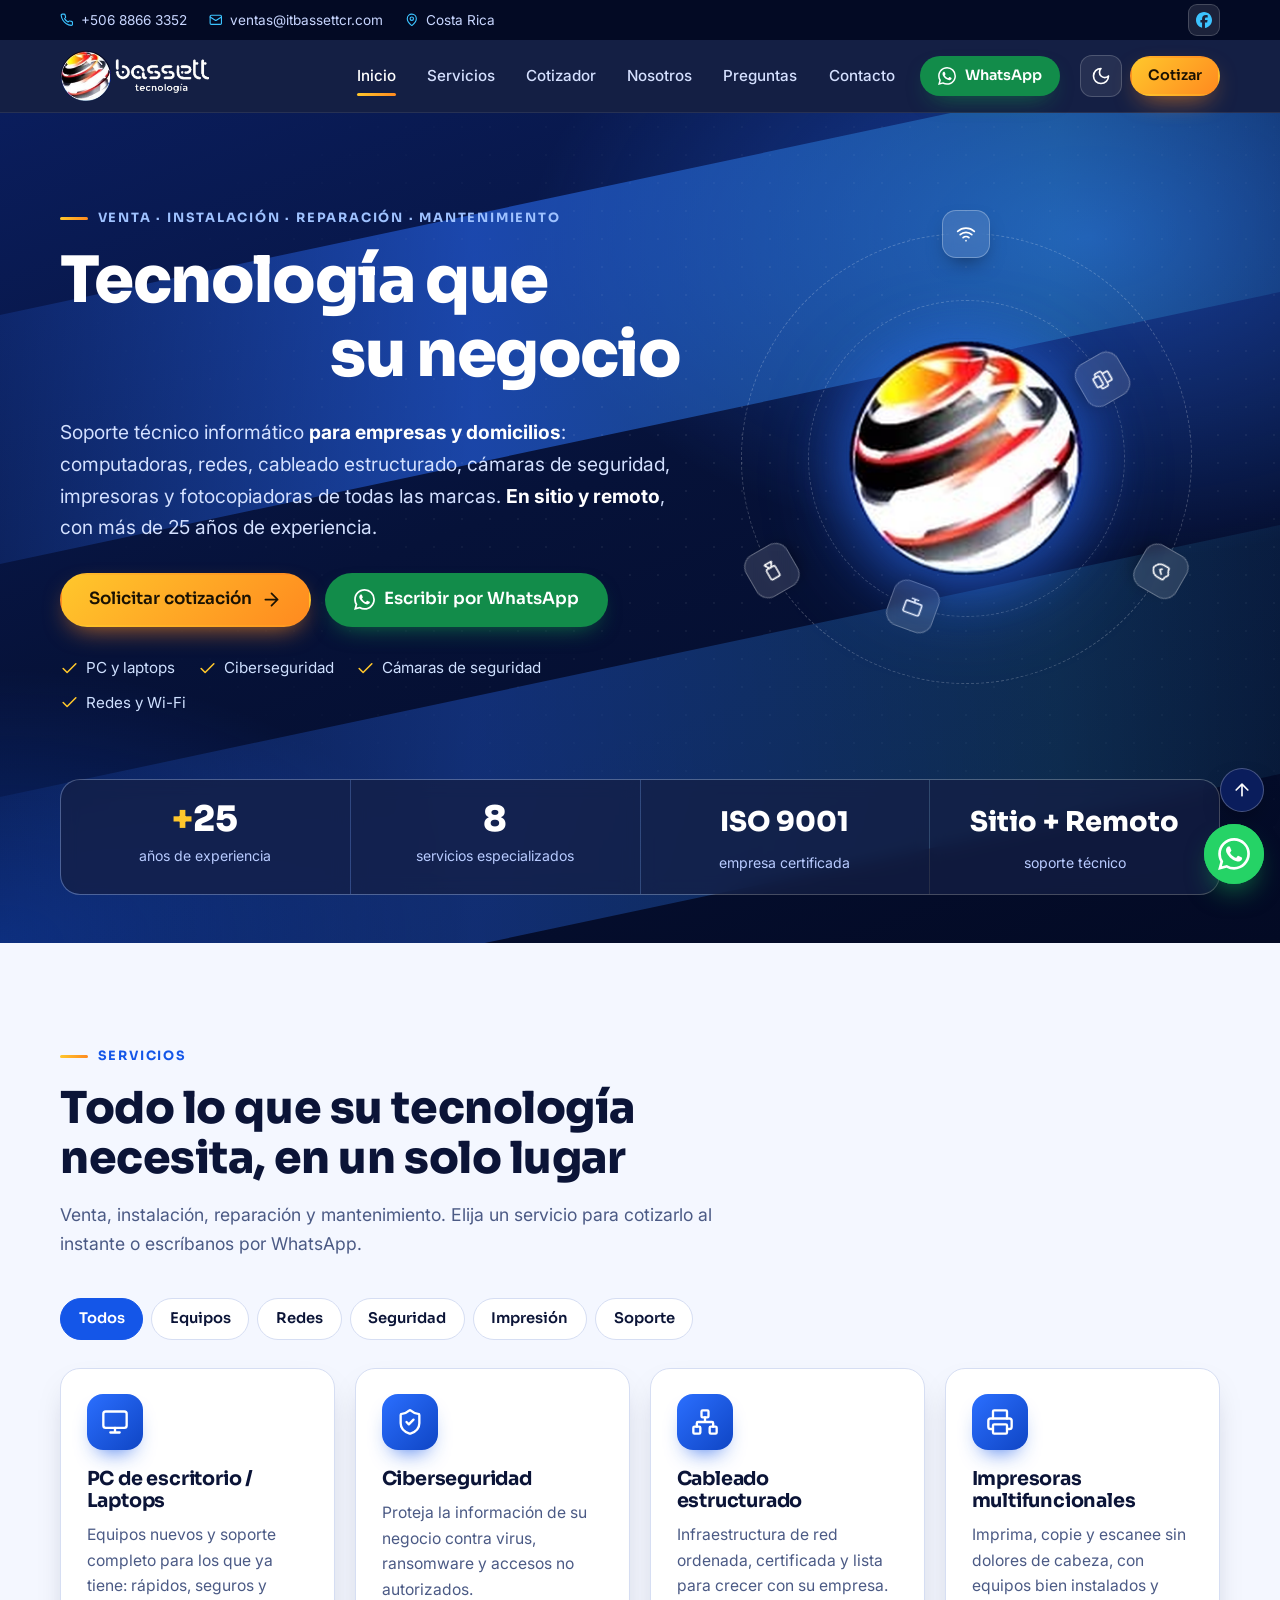
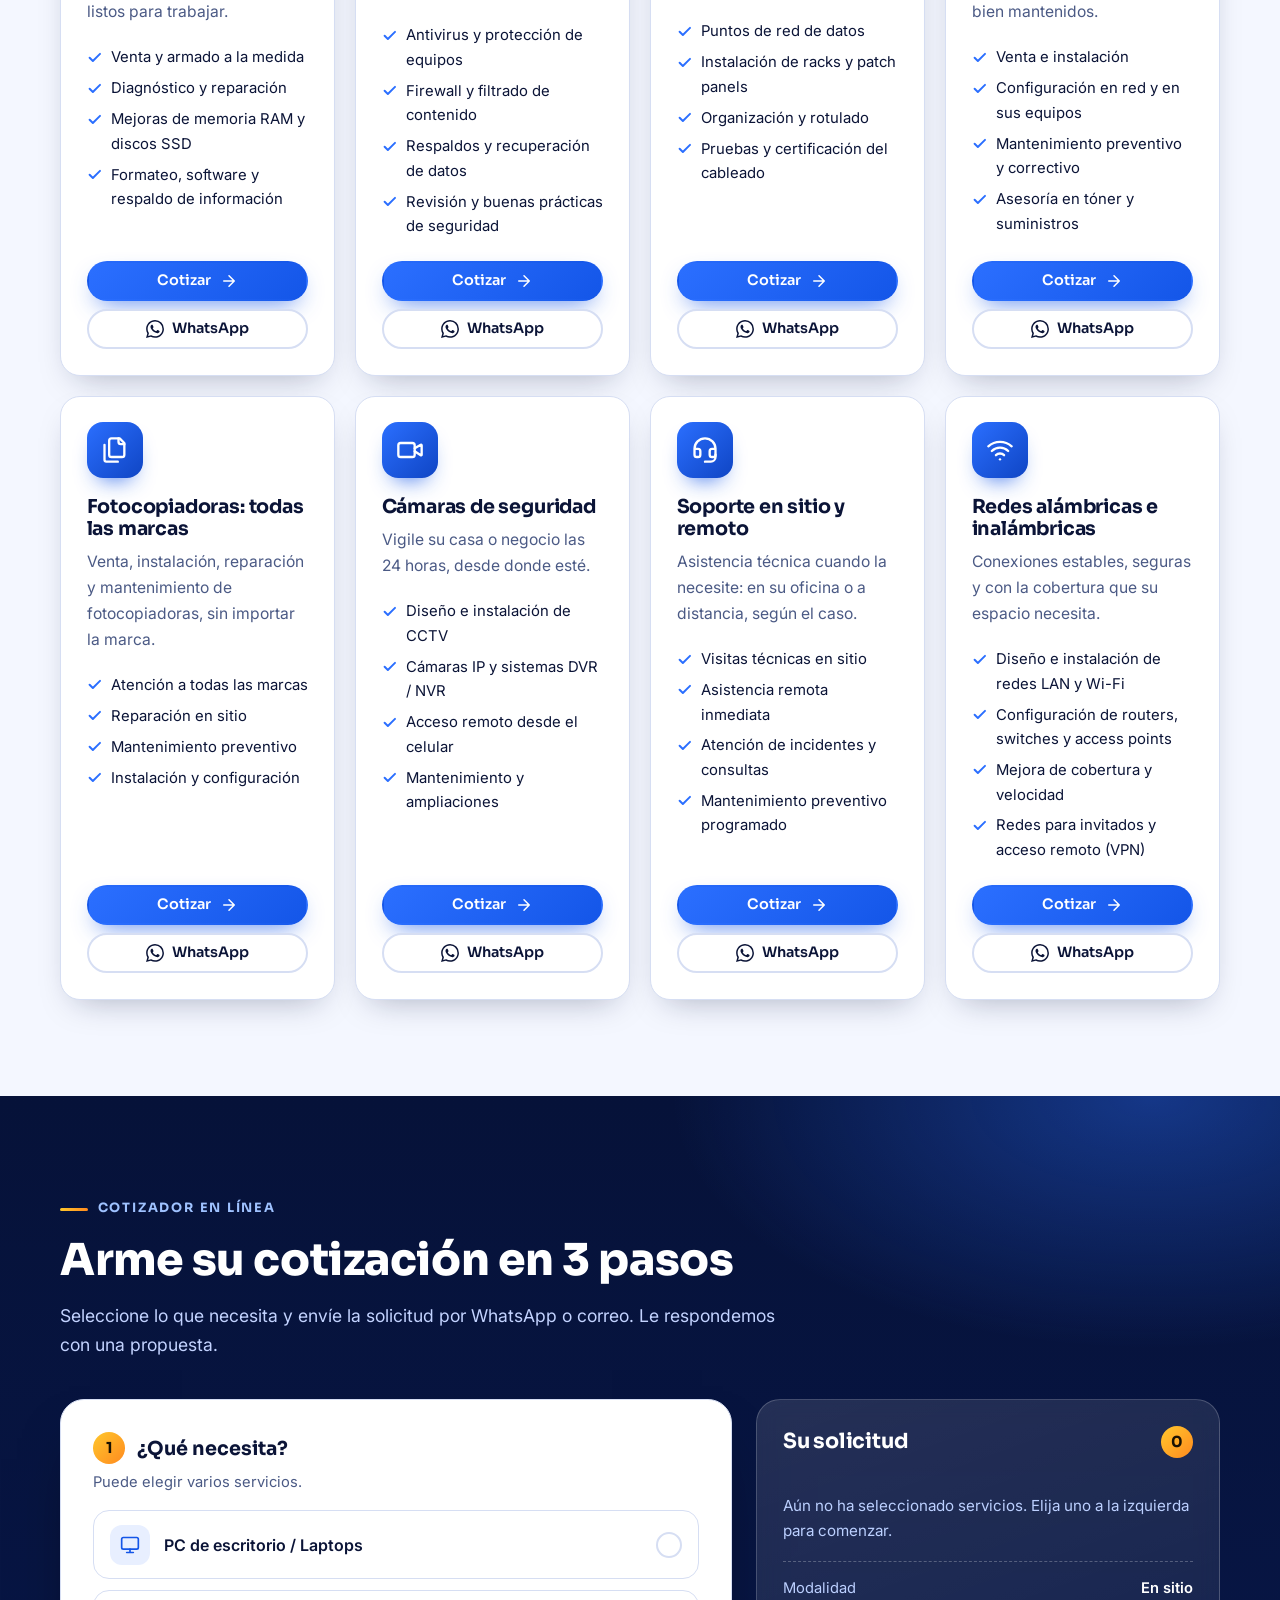
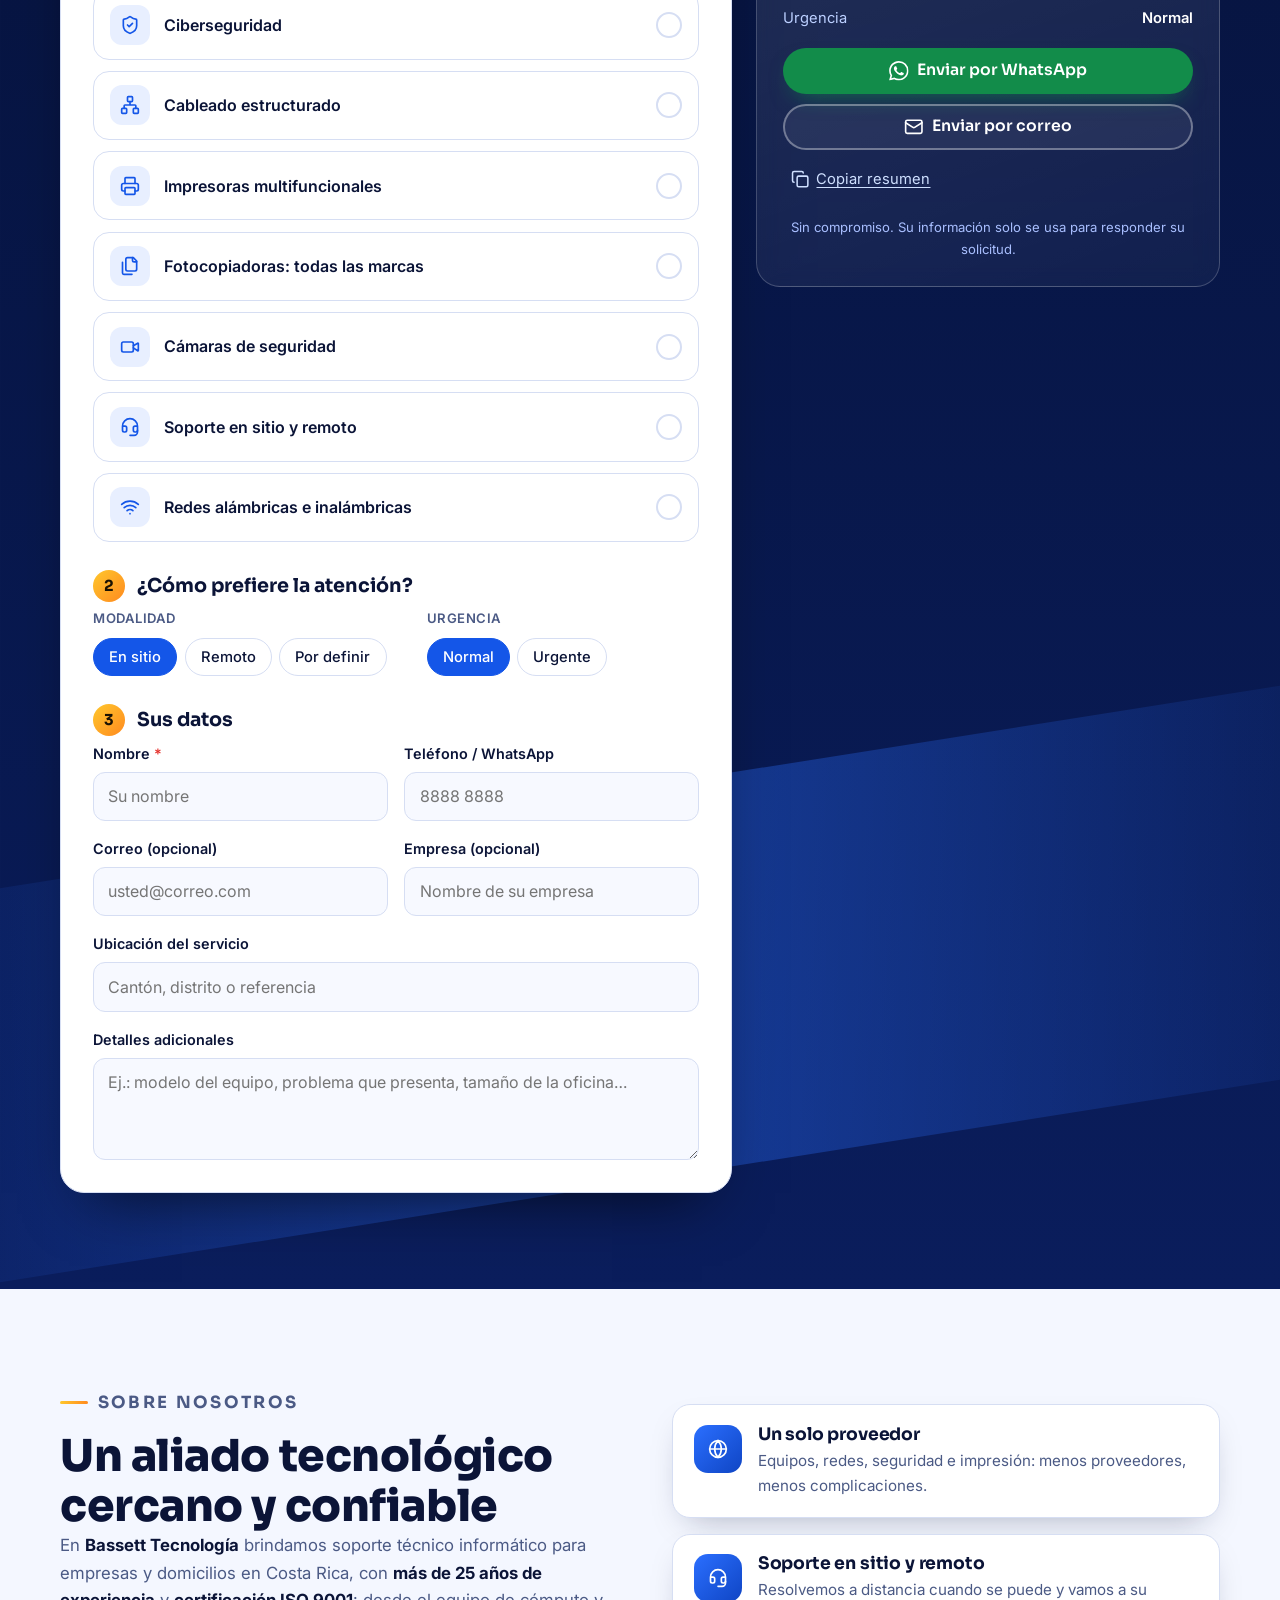
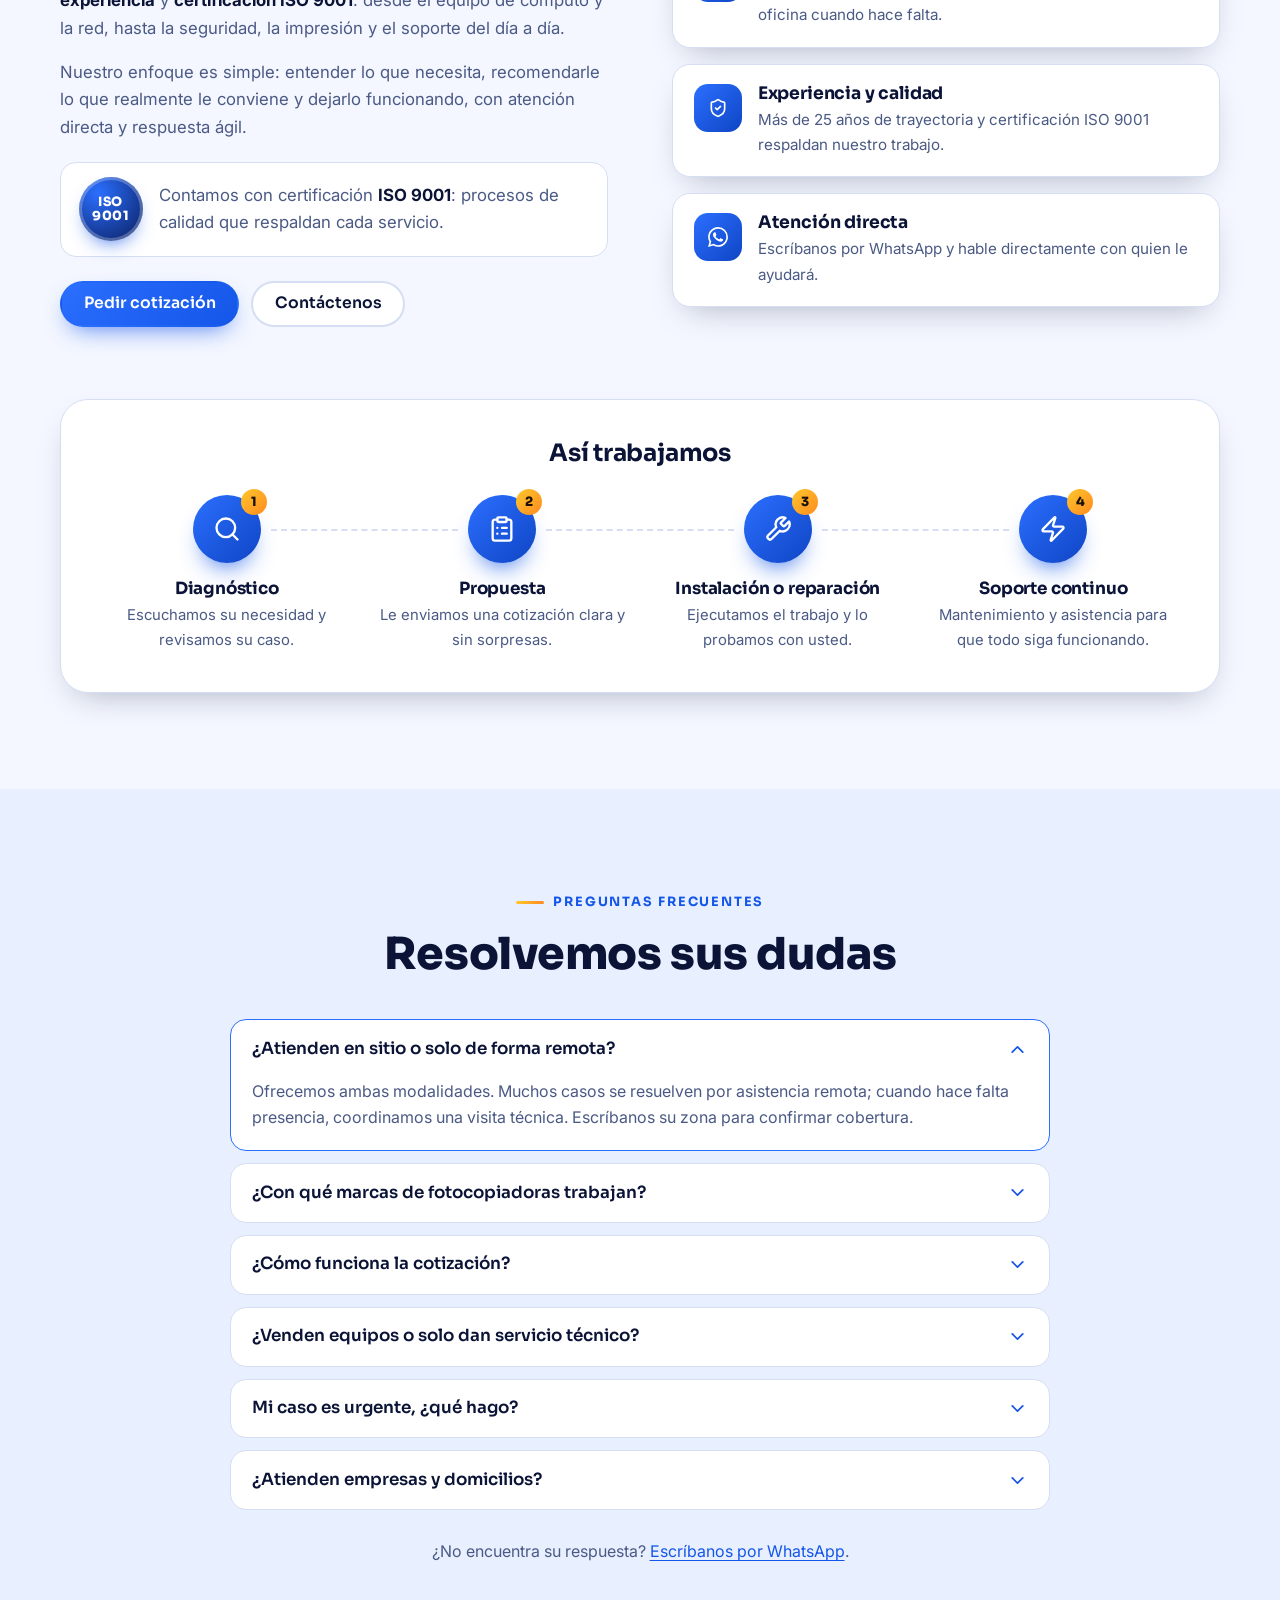
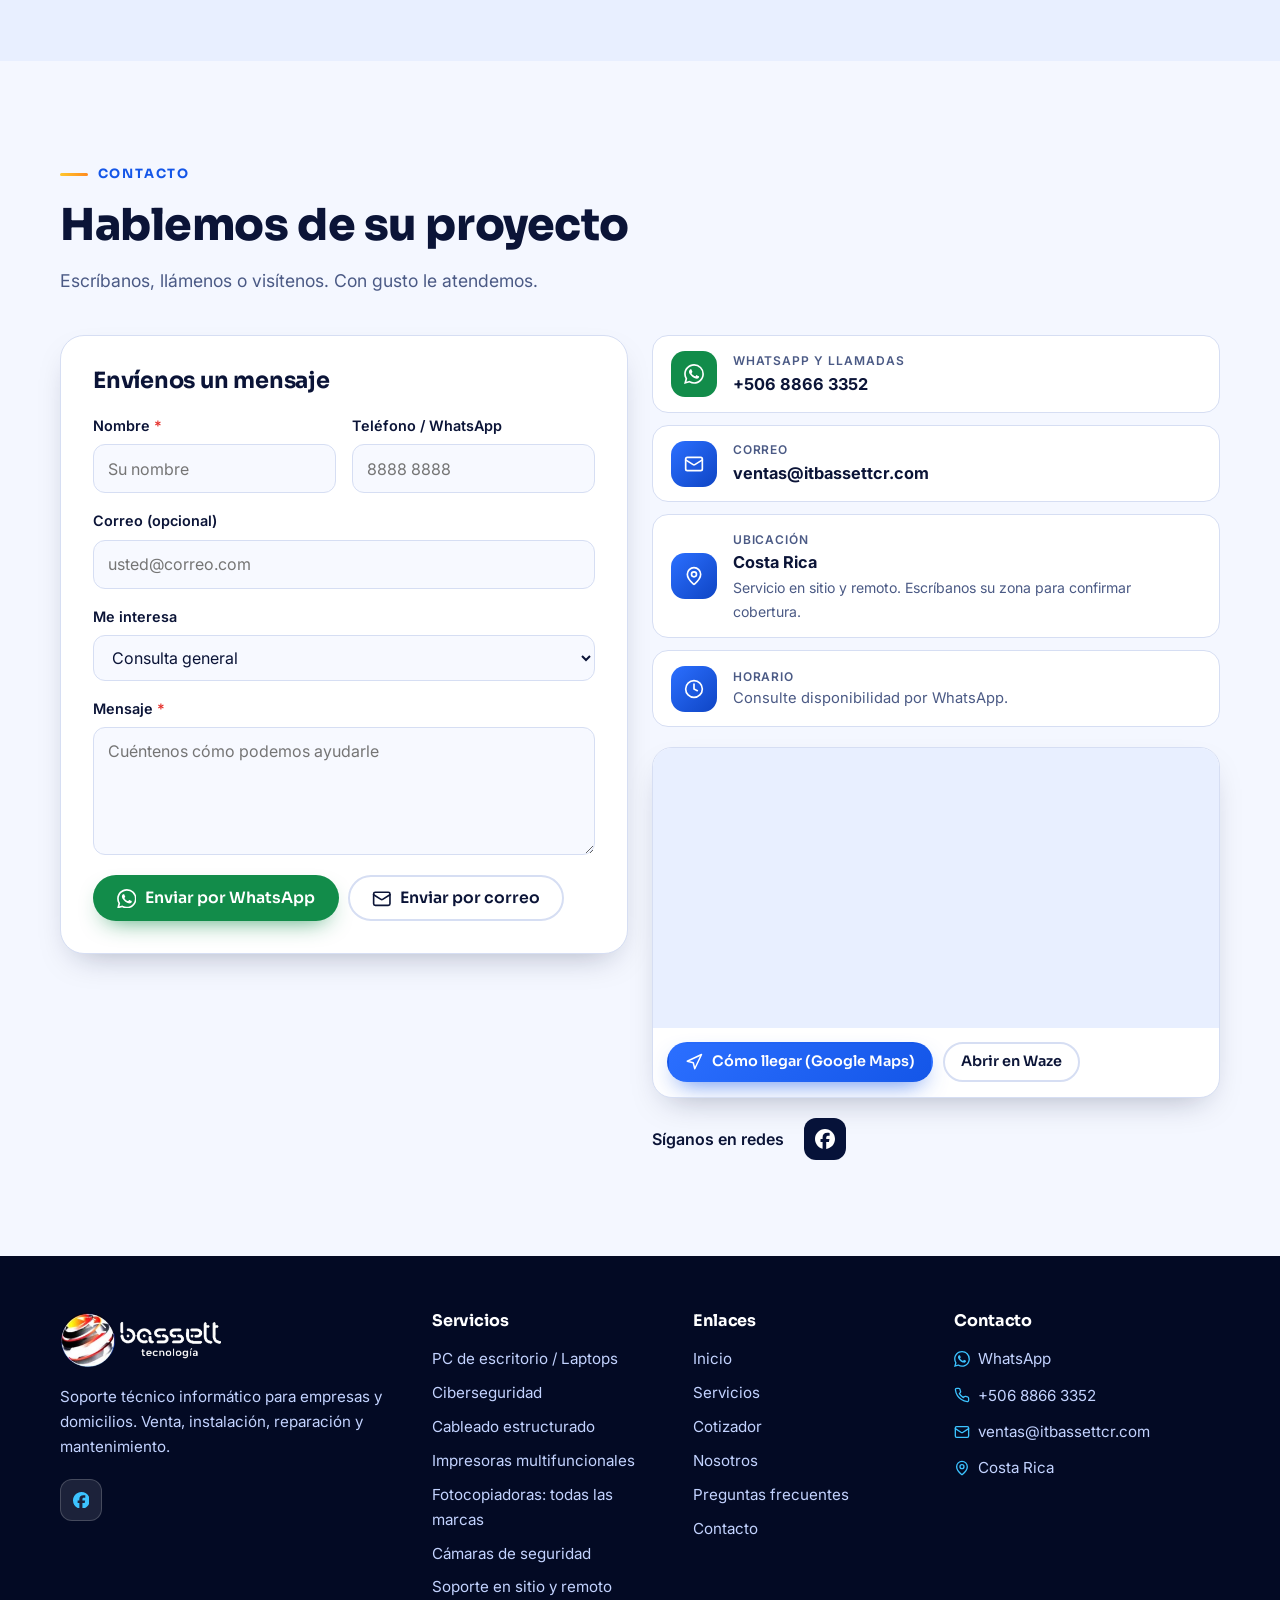
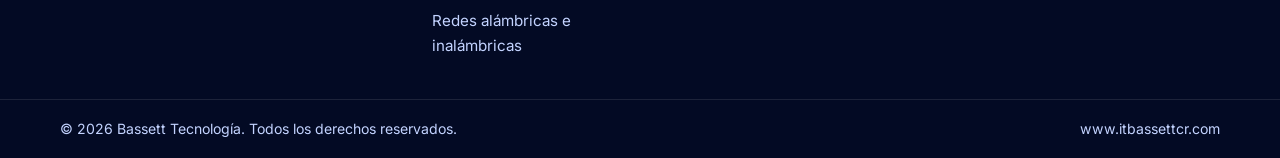
==== index.html @ 8efb9f00 "Add Bassett Tecnología website Static, dynamic site (HTML/CSS/JS, no build step) for Bassett Tecnolo" ====
<!doctype html>
<html lang="es-CR">
<head>
  <meta charset="utf-8">
  <meta name="viewport" content="width=device-width, initial-scale=1">
  <title>Bassett Tecnología | Computadoras, redes, cámaras y soporte técnico en Costa Rica</title>
  <meta name="description" content="Soporte técnico informático para empresas y domicilios en Costa Rica. Venta, instalación, reparación y mantenimiento de computadoras, redes, cámaras de seguridad, impresoras y fotocopiadoras. Más de 25 años de experiencia, ISO 9001. Cotice en línea.">
  <meta name="theme-color" content="#061239">
  <link rel="canonical" href="https://www.itbassettcr.com/">

  <meta property="og:type" content="website">
  <meta property="og:locale" content="es_CR">
  <meta property="og:site_name" content="Bassett Tecnología">
  <meta property="og:title" content="Bassett Tecnología | Tecnología que mantiene su negocio en marcha">
  <meta property="og:description" content="Computadoras, redes, cámaras de seguridad, impresoras y fotocopiadoras. Soporte en sitio y remoto. Solicite su cotización.">
  <meta property="og:url" content="https://www.itbassettcr.com/">
  <meta property="og:image" content="https://www.itbassettcr.com/assets/img/og-image.jpg">
  <meta name="twitter:card" content="summary_large_image">

  <link rel="icon" type="image/png" sizes="64x64" href="assets/img/favicon-64.png">
  <link rel="apple-touch-icon" href="assets/img/apple-touch-icon.png">

  <link rel="preconnect" href="https://fonts.googleapis.com">
  <link rel="preconnect" href="https://fonts.gstatic.com" crossorigin>
  <link rel="stylesheet" href="https://fonts.googleapis.com/css2?family=Inter:wght@400;500;600&family=Sora:wght@600;700;800&display=swap">
  <link rel="stylesheet" href="assets/css/styles.css">

  <script>
    /* Aplica el tema antes de pintar para evitar parpadeos. */
    (function () {
      var t = null;
      try { t = localStorage.getItem('bassett-theme'); } catch (e) {}
      if (t !== 'dark' && t !== 'light') {
        t = (window.matchMedia && matchMedia('(prefers-color-scheme: dark)').matches) ? 'dark' : 'light';
      }
      document.documentElement.setAttribute('data-theme', t);
      document.documentElement.classList.add('js');
    })();
  </script>
</head>
<body>
  <a class="skip" href="#contenido">Saltar al contenido</a>

  <!-- ====================== ICONOS (sprite SVG) ====================== -->
  <svg width="0" height="0" style="position:absolute" aria-hidden="true" focusable="false">
    <defs>
      <symbol id="i-monitor" viewBox="0 0 24 24"><rect x="2" y="3" width="20" height="14" rx="2"/><path d="M8 21h8M12 17v4"/></symbol>
      <symbol id="i-shield" viewBox="0 0 24 24"><path d="M20 13c0 5-3.5 7.5-7.66 8.95a1 1 0 0 1-.67-.01C7.5 20.5 4 18 4 13V6a1 1 0 0 1 1-1c2 0 4.5-1.2 6.24-2.72a1.17 1.17 0 0 1 1.52 0C14.51 3.81 17 5 19 5a1 1 0 0 1 1 1z"/><path d="m9 12 2 2 4-4"/></symbol>
      <symbol id="i-network" viewBox="0 0 24 24"><rect x="16" y="16" width="6" height="6" rx="1"/><rect x="2" y="16" width="6" height="6" rx="1"/><rect x="9" y="2" width="6" height="6" rx="1"/><path d="M5 16v-3a1 1 0 0 1 1-1h12a1 1 0 0 1 1 1v3M12 12V8"/></symbol>
      <symbol id="i-printer" viewBox="0 0 24 24"><path d="M6 18H4a2 2 0 0 1-2-2v-5a2 2 0 0 1 2-2h16a2 2 0 0 1 2 2v5a2 2 0 0 1-2 2h-2"/><path d="M6 9V3a1 1 0 0 1 1-1h10a1 1 0 0 1 1 1v6"/><rect x="6" y="14" width="12" height="8" rx="1"/></symbol>
      <symbol id="i-files" viewBox="0 0 24 24"><path d="M20 7h-3a2 2 0 0 1-2-2V2"/><path d="M9 18a2 2 0 0 1-2-2V4a2 2 0 0 1 2-2h7l4 4v10a2 2 0 0 1-2 2Z"/><path d="M3 7.6v12.8A1.6 1.6 0 0 0 4.6 22h9.8"/></symbol>
      <symbol id="i-video" viewBox="0 0 24 24"><path d="m16 13 5.223 3.482a.5.5 0 0 0 .777-.416V7.87a.5.5 0 0 0-.752-.432L16 10.5"/><rect x="2" y="6" width="14" height="12" rx="2"/></symbol>
      <symbol id="i-headset" viewBox="0 0 24 24"><path d="M3 11h3a2 2 0 0 1 2 2v3a2 2 0 0 1-2 2H5a2 2 0 0 1-2-2v-5Zm0 0a9 9 0 1 1 18 0m0 0v5a2 2 0 0 1-2 2h-1a2 2 0 0 1-2-2v-3a2 2 0 0 1 2-2h3Z"/><path d="M21 16v2a4 4 0 0 1-4 4h-5"/></symbol>
      <symbol id="i-wifi" viewBox="0 0 24 24"><path d="M12 20h.01"/><path d="M2 8.82a15 15 0 0 1 20 0"/><path d="M5 12.859a10 10 0 0 1 14 0"/><path d="M8.5 16.429a5 5 0 0 1 7 0"/></symbol>
      <symbol id="i-phone" viewBox="0 0 24 24"><path d="M22 16.92v3a2 2 0 0 1-2.18 2 19.79 19.79 0 0 1-8.63-3.07 19.5 19.5 0 0 1-6-6 19.79 19.79 0 0 1-3.07-8.67A2 2 0 0 1 4.11 2h3a2 2 0 0 1 2 1.72 12.84 12.84 0 0 0 .7 2.81 2 2 0 0 1-.45 2.11L8.09 9.91a16 16 0 0 0 6 6l1.27-1.27a2 2 0 0 1 2.11-.45 12.84 12.84 0 0 0 2.81.7A2 2 0 0 1 22 16.92z"/></symbol>
      <symbol id="i-mail" viewBox="0 0 24 24"><rect width="20" height="16" x="2" y="4" rx="2"/><path d="m22 7-8.97 5.7a1.94 1.94 0 0 1-2.06 0L2 7"/></symbol>
      <symbol id="i-pin" viewBox="0 0 24 24"><path d="M20 10c0 4.993-5.539 10.193-7.399 11.799a1 1 0 0 1-1.202 0C9.539 20.193 4 14.993 4 10a8 8 0 0 1 16 0"/><circle cx="12" cy="10" r="3"/></symbol>
      <symbol id="i-clock" viewBox="0 0 24 24"><circle cx="12" cy="12" r="10"/><path d="M12 6v6l4 2"/></symbol>
      <symbol id="i-check" viewBox="0 0 24 24"><path d="M20 6 9 17l-5-5"/></symbol>
      <symbol id="i-arrow" viewBox="0 0 24 24"><path d="M5 12h14M12 5l7 7-7 7"/></symbol>
      <symbol id="i-up" viewBox="0 0 24 24"><path d="m5 12 7-7 7 7M12 19V5"/></symbol>
      <symbol id="i-menu" viewBox="0 0 24 24"><path d="M4 6h16M4 12h16M4 18h16"/></symbol>
      <symbol id="i-x" viewBox="0 0 24 24"><path d="M18 6 6 18M6 6l12 12"/></symbol>
      <symbol id="i-sun" viewBox="0 0 24 24"><circle cx="12" cy="12" r="4"/><path d="M12 2v2M12 20v2m-7.07-2.93 1.41-1.41m11.32-11.32 1.41-1.41M2 12h2m16 0h2M4.93 4.93l1.41 1.41m11.32 11.32 1.41 1.41"/></symbol>
      <symbol id="i-moon" viewBox="0 0 24 24"><path d="M12 3a6 6 0 0 0 9 9 9 9 0 1 1-9-9Z"/></symbol>
      <symbol id="i-chevron" viewBox="0 0 24 24"><path d="m6 9 6 6 6-6"/></symbol>
      <symbol id="i-send" viewBox="0 0 24 24"><path d="M14.536 21.686a.5.5 0 0 0 .937-.024l6.5-19a.496.496 0 0 0-.635-.635l-19 6.5a.5.5 0 0 0-.024.937l7.93 3.18a2 2 0 0 1 1.112 1.11z"/><path d="m21.854 2.147-10.94 10.939"/></symbol>
      <symbol id="i-copy" viewBox="0 0 24 24"><rect width="14" height="14" x="8" y="8" rx="2" ry="2"/><path d="M4 16c-1.1 0-2-.9-2-2V4c0-1.1.9-2 2-2h10c1.1 0 2 .9 2 2"/></symbol>
      <symbol id="i-plus" viewBox="0 0 24 24"><path d="M5 12h14M12 5v14"/></symbol>
      <symbol id="i-minus" viewBox="0 0 24 24"><path d="M5 12h14"/></symbol>
      <symbol id="i-search" viewBox="0 0 24 24"><circle cx="11" cy="11" r="8"/><path d="m21 21-4.3-4.3"/></symbol>
      <symbol id="i-clipboard" viewBox="0 0 24 24"><rect width="8" height="4" x="8" y="2" rx="1" ry="1"/><path d="M16 4h2a2 2 0 0 1 2 2v14a2 2 0 0 1-2 2H6a2 2 0 0 1-2-2V6a2 2 0 0 1 2-2h2"/><path d="M12 11h4M12 16h4M8 11h.01M8 16h.01"/></symbol>
      <symbol id="i-wrench" viewBox="0 0 24 24"><path d="M14.7 6.3a1 1 0 0 0 0 1.4l1.6 1.6a1 1 0 0 0 1.4 0l3.77-3.77a6 6 0 0 1-7.94 7.94l-6.91 6.91a2.12 2.12 0 0 1-3-3l6.91-6.91a6 6 0 0 1 7.94-7.94l-3.76 3.76z"/></symbol>
      <symbol id="i-zap" viewBox="0 0 24 24"><path d="M4 14a1 1 0 0 1-.78-1.63l9.9-10.2a.5.5 0 0 1 .86.46l-1.92 6.02A1 1 0 0 0 13 10h7a1 1 0 0 1 .78 1.63l-9.9 10.2a.5.5 0 0 1-.86-.46l1.92-6.02A1 1 0 0 0 11 14z"/></symbol>
      <symbol id="i-globe" viewBox="0 0 24 24"><circle cx="12" cy="12" r="10"/><path d="M12 2a14.5 14.5 0 0 0 0 20 14.5 14.5 0 0 0 0-20M2 12h20"/></symbol>
      <symbol id="i-navigation" viewBox="0 0 24 24"><path d="m3 11 19-9-9 19-2-8z"/></symbol>
      <symbol id="i-instagram" viewBox="0 0 24 24"><rect width="20" height="20" x="2" y="2" rx="5" ry="5"/><path d="M16 11.37A4 4 0 1 1 12.63 8 4 4 0 0 1 16 11.37z"/><path d="M17.5 6.5h.01"/></symbol>
      <symbol id="i-youtube" viewBox="0 0 24 24"><path d="M2.5 17a24.12 24.12 0 0 1 0-10 2 2 0 0 1 1.4-1.4 49.56 49.56 0 0 1 16.2 0A2 2 0 0 1 21.5 7a24.12 24.12 0 0 1 0 10 2 2 0 0 1-1.4 1.4 49.55 49.55 0 0 1-16.2 0A2 2 0 0 1 2.5 17"/><path d="m10 15 5-3-5-3z"/></symbol>
      <symbol id="i-linkedin" viewBox="0 0 24 24"><path d="M16 8a6 6 0 0 1 6 6v7h-4v-7a2 2 0 0 0-2-2 2 2 0 0 0-2 2v7h-4v-7a6 6 0 0 1 6-6z"/><rect width="4" height="12" x="2" y="9"/><circle cx="4" cy="4" r="2"/></symbol>
      <symbol id="i-whatsapp" viewBox="0 0 24 24"><path fill="currentColor" stroke="none" d="M17.472 14.382c-.297-.149-1.758-.867-2.03-.967-.273-.099-.471-.148-.67.15-.197.297-.767.966-.94 1.164-.173.199-.347.223-.644.075-.297-.15-1.255-.463-2.39-1.475-.883-.788-1.48-1.761-1.653-2.059-.173-.297-.018-.458.13-.606.134-.133.298-.347.446-.52.149-.174.198-.298.298-.497.099-.198.05-.371-.025-.52-.075-.149-.669-1.612-.916-2.207-.242-.579-.487-.5-.669-.51-.173-.008-.371-.01-.57-.01-.198 0-.52.074-.792.372-.272.297-1.04 1.016-1.04 2.479 0 1.462 1.065 2.875 1.213 3.074.149.198 2.096 3.2 5.077 4.487.709.306 1.262.489 1.694.625.712.227 1.36.195 1.871.118.571-.085 1.758-.719 2.006-1.413.248-.694.248-1.289.173-1.413-.074-.124-.272-.198-.57-.347m-5.421 7.403h-.004a9.87 9.87 0 01-5.031-1.378l-.361-.214-3.741.982.998-3.648-.235-.374a9.86 9.86 0 01-1.51-5.26c.001-5.45 4.436-9.884 9.888-9.884 2.64 0 5.122 1.03 6.988 2.898a9.825 9.825 0 012.893 6.994c-.003 5.45-4.437 9.884-9.885 9.884m8.413-18.297A11.815 11.815 0 0012.05 0C5.495 0 .16 5.335.157 11.892c0 2.096.547 4.142 1.588 5.945L.057 24l6.305-1.654a11.882 11.882 0 005.683 1.448h.005c6.554 0 11.89-5.335 11.893-11.893a11.821 11.821 0 00-3.48-8.413Z"/></symbol>
      <symbol id="i-facebook" viewBox="0 0 24 24"><path fill="currentColor" stroke="none" d="M9.101 23.691v-7.98H6.627v-3.667h2.474v-1.58c0-4.085 1.848-5.978 5.858-5.978.401 0 .955.042 1.468.103a8.68 8.68 0 0 1 1.141.195v3.325a8.623 8.623 0 0 0-.653-.036 26.805 26.805 0 0 0-.733-.009c-.707 0-1.259.096-1.675.309a1.686 1.686 0 0 0-.679.622c-.258.42-.374.995-.374 1.752v1.297h3.919l-.386 2.103-.287 1.564h-3.246v8.245C19.396 23.238 24 18.179 24 12.044c0-6.627-5.373-12-12-12s-12 5.373-12 12c0 5.628 3.874 10.35 9.101 11.647Z"/></symbol>
      <symbol id="i-tiktok" viewBox="0 0 24 24"><path fill="currentColor" stroke="none" d="M12.525.02c1.31-.02 2.61-.01 3.91-.02.08 1.53.63 3.09 1.75 4.17 1.12 1.11 2.7 1.62 4.24 1.79v4.03c-1.44-.05-2.89-.35-4.2-.97-.57-.26-1.1-.59-1.62-.93-.01 2.92.01 5.84-.02 8.75-.08 1.4-.54 2.79-1.35 3.94-1.31 1.92-3.58 3.17-5.91 3.21-1.43.08-2.86-.31-4.08-1.03-2.02-1.19-3.44-3.37-3.65-5.71-.02-.5-.03-1-.01-1.49.18-1.9 1.12-3.72 2.58-4.96 1.66-1.44 3.98-2.13 6.15-1.72.02 1.48-.04 2.96-.04 4.44-.99-.32-2.15-.23-3.02.37-.63.41-1.11 1.04-1.36 1.75-.21.51-.15 1.07-.14 1.61.24 1.64 1.82 3.02 3.5 2.87 1.12-.01 2.19-.66 2.77-1.61.19-.33.4-.67.41-1.06.1-1.79.06-3.57.07-5.36.01-4.03-.01-8.05.02-12.07Z"/></symbol>
    </defs>
  </svg>

  <!-- ====================== BARRA SUPERIOR ====================== -->
  <div class="topbar">
    <div class="container topbar__in">
      <ul class="topbar__list">
        <li><a data-tel><svg class="icon" aria-hidden="true"><use href="#i-phone"/></svg><span data-bind="telefono"></span></a></li>
        <li><a data-mail><svg class="icon" aria-hidden="true"><use href="#i-mail"/></svg><span data-bind="correo"></span></a></li>
        <li class="topbar__hide-sm"><a href="#contacto"><svg class="icon" aria-hidden="true"><use href="#i-pin"/></svg><span data-bind="direccion"></span></a></li>
      </ul>
      <div class="socials socials--sm" data-socials aria-label="Redes sociales"></div>
    </div>
  </div>

  <!-- ====================== ENCABEZADO ====================== -->
  <header class="header" id="header">
    <div class="container header__in">
      <a class="brand" href="#inicio" aria-label="Bassett Tecnología — inicio">
        <img src="assets/img/logo-white.png" alt="Bassett Tecnología" width="1137" height="396">
      </a>

      <nav class="nav" id="nav" aria-label="Principal">
        <a href="#inicio" class="nav__link">Inicio</a>
        <a href="#servicios" class="nav__link">Servicios</a>
        <a href="#cotizador" class="nav__link">Cotizador</a>
        <a href="#nosotros" class="nav__link">Nosotros</a>
        <a href="#preguntas" class="nav__link">Preguntas</a>
        <a href="#contacto" class="nav__link">Contacto</a>
        <a class="btn btn--wa btn--sm nav__wa" data-wa target="_blank" rel="noopener"><svg class="icon" aria-hidden="true"><use href="#i-whatsapp"/></svg>WhatsApp</a>
      </nav>

      <div class="header__actions">
        <button class="iconbtn" id="theme-toggle" type="button" aria-label="Cambiar entre tema claro y oscuro">
          <svg class="icon icon--moon" aria-hidden="true"><use href="#i-moon"/></svg>
          <svg class="icon icon--sun" aria-hidden="true"><use href="#i-sun"/></svg>
        </button>
        <a class="btn btn--accent btn--sm header__cta" href="#cotizador">Cotizar</a>
        <button class="iconbtn nav-toggle" id="nav-toggle" type="button" aria-expanded="false" aria-controls="nav" aria-label="Abrir menú">
          <svg class="icon icon--open" aria-hidden="true"><use href="#i-menu"/></svg>
          <svg class="icon icon--close" aria-hidden="true"><use href="#i-x"/></svg>
        </button>
      </div>
    </div>
  </header>

  <main id="contenido">
    <!-- ====================== HERO ====================== -->
    <section class="hero" id="inicio">
      <div class="hero__grid" aria-hidden="true"></div>
      <div class="container hero__in">
        <div class="hero__copy">
          <p class="eyebrow eyebrow--light">Venta · Instalación · Reparación · Mantenimiento</p>
          <h1 class="hero__title">
            Tecnología que
            <span class="rotator" id="rotator" data-words="conecta,protege,vigila,imprime,impulsa"><span class="rotator__word">conecta</span></span>
            su negocio
          </h1>
          <p class="hero__lead">
            Soporte técnico informático <strong>para empresas y domicilios</strong>: computadoras, redes, cableado estructurado,
            cámaras de seguridad, impresoras y fotocopiadoras de todas las marcas. <strong>En sitio y remoto</strong>,
            con más de 25 años de experiencia.
          </p>
          <div class="hero__cta">
            <a class="btn btn--accent btn--lg" href="#cotizador">Solicitar cotización <svg class="icon" aria-hidden="true"><use href="#i-arrow"/></svg></a>
            <a class="btn btn--wa btn--lg" data-wa target="_blank" rel="noopener"><svg class="icon" aria-hidden="true"><use href="#i-whatsapp"/></svg>Escribir por WhatsApp</a>
          </div>
          <ul class="hero__checks">
            <li><svg class="icon" aria-hidden="true"><use href="#i-check"/></svg>PC y laptops</li>
            <li><svg class="icon" aria-hidden="true"><use href="#i-check"/></svg>Ciberseguridad</li>
            <li><svg class="icon" aria-hidden="true"><use href="#i-check"/></svg>Cámaras de seguridad</li>
            <li><svg class="icon" aria-hidden="true"><use href="#i-check"/></svg>Redes y Wi-Fi</li>
          </ul>
        </div>

        <div class="hero__visual" aria-hidden="true">
          <div class="orbit orbit--1">
            <div class="orbit__item" style="--a:0deg"><span class="orbit__chip orbit__chip--fwd"><svg class="icon"><use href="#i-wifi"/></svg></span></div>
            <div class="orbit__item" style="--a:120deg"><span class="orbit__chip orbit__chip--fwd"><svg class="icon"><use href="#i-shield"/></svg></span></div>
            <div class="orbit__item" style="--a:240deg"><span class="orbit__chip orbit__chip--fwd"><svg class="icon"><use href="#i-video"/></svg></span></div>
          </div>
          <div class="orbit orbit--2">
            <div class="orbit__item" style="--a:60deg"><span class="orbit__chip orbit__chip--rev"><svg class="icon"><use href="#i-printer"/></svg></span></div>
            <div class="orbit__item" style="--a:200deg"><span class="orbit__chip orbit__chip--rev"><svg class="icon"><use href="#i-monitor"/></svg></span></div>
          </div>
          <img class="hero__globe" src="assets/img/globe.png" alt="" width="396" height="396">
        </div>
      </div>

      <div class="container">
        <ul class="stats" id="stats" aria-label="Datos clave"></ul>
      </div>
    </section>

    <!-- ====================== SERVICIOS ====================== -->
    <section class="section" id="servicios">
      <div class="container">
        <header class="section__head reveal">
          <p class="eyebrow">Servicios</p>
          <h2 class="section__title">Todo lo que su tecnología necesita, en un solo lugar</h2>
          <p class="section__lead">Venta, instalación, reparación y mantenimiento. Elija un servicio para cotizarlo al instante o escríbanos por WhatsApp.</p>
        </header>

        <div class="filters reveal" id="filters" role="group" aria-label="Filtrar servicios por categoría"></div>
        <div class="svc-grid" id="svc-grid"></div>
      </div>
    </section>

    <!-- ====================== COTIZADOR ====================== -->
    <section class="section section--dark" id="cotizador">
      <div class="container">
        <header class="section__head section__head--light reveal">
          <p class="eyebrow eyebrow--light">Cotizador en línea</p>
          <h2 class="section__title">Arme su cotización en 3 pasos</h2>
          <p class="section__lead">Seleccione lo que necesita y envíe la solicitud por WhatsApp o correo. Le respondemos con una propuesta.</p>
        </header>

        <div class="quote reveal">
          <form class="quote__form" id="quote-form" novalidate autocomplete="on">
            <fieldset class="qstep">
              <legend><span class="qstep__n">1</span>¿Qué necesita?</legend>
              <p class="qstep__hint">Puede elegir varios servicios.</p>
              <div class="qpick" id="quote-picks"></div>
              <p class="field__error" id="err-svc" role="alert" hidden>Seleccione al menos un servicio.</p>
            </fieldset>

            <fieldset class="qstep">
              <legend><span class="qstep__n">2</span>¿Cómo prefiere la atención?</legend>
              <div class="qrow">
                <div class="qgroup">
                  <span class="qgroup__label" id="lbl-modalidad">Modalidad</span>
                  <div class="seg" role="radiogroup" aria-labelledby="lbl-modalidad">
                    <label class="seg__opt"><input type="radio" name="modalidad" value="En sitio" checked><span>En sitio</span></label>
                    <label class="seg__opt"><input type="radio" name="modalidad" value="Remoto"><span>Remoto</span></label>
                    <label class="seg__opt"><input type="radio" name="modalidad" value="Por definir"><span>Por definir</span></label>
                  </div>
                </div>
                <div class="qgroup">
                  <span class="qgroup__label" id="lbl-urgencia">Urgencia</span>
                  <div class="seg" role="radiogroup" aria-labelledby="lbl-urgencia">
                    <label class="seg__opt"><input type="radio" name="urgencia" value="Normal" checked><span>Normal</span></label>
                    <label class="seg__opt"><input type="radio" name="urgencia" value="Urgente"><span>Urgente</span></label>
                  </div>
                </div>
              </div>
            </fieldset>

            <fieldset class="qstep">
              <legend><span class="qstep__n">3</span>Sus datos</legend>
              <div class="fields">
                <div class="field">
                  <label for="q-nombre">Nombre <abbr title="obligatorio">*</abbr></label>
                  <input id="q-nombre" name="nombre" type="text" autocomplete="name" placeholder="Su nombre">
                  <p class="field__error" id="err-nombre" role="alert" hidden>Indique su nombre.</p>
                </div>
                <div class="field">
                  <label for="q-telefono">Teléfono / WhatsApp</label>
                  <input id="q-telefono" name="telefono" type="tel" autocomplete="tel" inputmode="tel" placeholder="8888 8888">
                  <p class="field__error" id="err-telefono" role="alert" hidden>Ingrese un teléfono válido (mínimo 8 dígitos).</p>
                </div>
                <div class="field">
                  <label for="q-correo">Correo (opcional)</label>
                  <input id="q-correo" name="correo" type="email" autocomplete="email" placeholder="usted@correo.com">
                  <p class="field__error" id="err-correo" role="alert" hidden>Revise el formato del correo.</p>
                </div>
                <div class="field">
                  <label for="q-empresa">Empresa (opcional)</label>
                  <input id="q-empresa" name="empresa" type="text" autocomplete="organization" placeholder="Nombre de su empresa">
                </div>
                <div class="field field--full">
                  <label for="q-zona">Ubicación del servicio</label>
                  <input id="q-zona" name="zona" type="text" autocomplete="address-level2" placeholder="Cantón, distrito o referencia">
                </div>
                <div class="field field--full">
                  <label for="q-detalle">Detalles adicionales</label>
                  <textarea id="q-detalle" name="detalle" rows="3" placeholder="Ej.: modelo del equipo, problema que presenta, tamaño de la oficina…"></textarea>
                </div>
              </div>
            </fieldset>
          </form>

          <aside class="quote__summary" aria-labelledby="sum-title">
            <div class="summary">
              <div class="summary__head">
                <h3 id="sum-title">Su solicitud</h3>
                <span class="badge" id="sum-count" aria-live="polite">0</span>
              </div>
              <ul class="summary__list" id="sum-list" aria-live="polite"></ul>
              <p class="summary__empty" id="sum-empty">Aún no ha seleccionado servicios. Elija uno a la izquierda para comenzar.</p>

              <dl class="summary__meta" id="sum-meta"></dl>

              <div class="summary__estimate" id="sum-estimate" hidden>
                <span>Estimado desde</span>
                <strong id="sum-total"></strong>
                <small>Precio referencial sujeto a diagnóstico o visita técnica.</small>
              </div>

              <div class="summary__actions">
                <button type="button" class="btn btn--wa btn--block" id="q-send-wa"><svg class="icon" aria-hidden="true"><use href="#i-whatsapp"/></svg>Enviar por WhatsApp</button>
                <button type="button" class="btn btn--primary btn--block" id="q-send-endpoint" hidden><svg class="icon" aria-hidden="true"><use href="#i-send"/></svg>Enviar solicitud</button>
                <button type="button" class="btn btn--ghost btn--block" id="q-send-mail"><svg class="icon" aria-hidden="true"><use href="#i-mail"/></svg>Enviar por correo</button>
                <button type="button" class="linkbtn" id="q-copy"><svg class="icon" aria-hidden="true"><use href="#i-copy"/></svg>Copiar resumen</button>
              </div>
              <p class="summary__note">Sin compromiso. Su información solo se usa para responder su solicitud.</p>
            </div>
          </aside>
        </div>
      </div>
    </section>

    <!-- ====================== NOSOTROS ====================== -->
    <section class="section" id="nosotros">
      <div class="container">
        <div class="about">
          <div class="about__copy reveal">
            <p class="eyebrow">Sobre nosotros</p>
            <h2 class="section__title">Un aliado tecnológico cercano y confiable</h2>
            <p>En <strong>Bassett Tecnología</strong> brindamos soporte técnico informático para empresas y domicilios en Costa Rica, con <strong>más de 25 años de experiencia</strong> y <strong>certificación ISO 9001</strong>: desde el equipo de cómputo y la red, hasta la seguridad, la impresión y el soporte del día a día.</p>
            <p>Nuestro enfoque es simple: entender lo que necesita, recomendarle lo que realmente le conviene y dejarlo funcionando, con atención directa y respuesta ágil.</p>
            <p class="iso"><span class="iso__badge" aria-hidden="true">ISO<br>9001</span><span>Contamos con certificación <strong>ISO 9001</strong>: procesos de calidad que respaldan cada servicio.</span></p>
            <div class="about__cta">
              <a class="btn btn--primary" href="#cotizador">Pedir cotización</a>
              <a class="btn btn--outline" href="#contacto">Contáctenos</a>
            </div>
          </div>

          <ul class="values">
            <li class="value reveal">
              <span class="value__icon"><svg class="icon" aria-hidden="true"><use href="#i-globe"/></svg></span>
              <div><h3>Un solo proveedor</h3><p>Equipos, redes, seguridad e impresión: menos proveedores, menos complicaciones.</p></div>
            </li>
            <li class="value reveal">
              <span class="value__icon"><svg class="icon" aria-hidden="true"><use href="#i-headset"/></svg></span>
              <div><h3>Soporte en sitio y remoto</h3><p>Resolvemos a distancia cuando se puede y vamos a su oficina cuando hace falta.</p></div>
            </li>
            <li class="value reveal">
              <span class="value__icon"><svg class="icon" aria-hidden="true"><use href="#i-shield"/></svg></span>
              <div><h3>Experiencia y calidad</h3><p>Más de 25 años de trayectoria y certificación ISO 9001 respaldan nuestro trabajo.</p></div>
            </li>
            <li class="value reveal">
              <span class="value__icon"><svg class="icon" aria-hidden="true"><use href="#i-whatsapp"/></svg></span>
              <div><h3>Atención directa</h3><p>Escríbanos por WhatsApp y hable directamente con quien le ayudará.</p></div>
            </li>
          </ul>
        </div>

        <div class="process reveal">
          <h3 class="process__title">Así trabajamos</h3>
          <ol class="process__steps">
            <li><span class="process__icon"><svg class="icon" aria-hidden="true"><use href="#i-search"/></svg></span><h4>Diagnóstico</h4><p>Escuchamos su necesidad y revisamos su caso.</p></li>
            <li><span class="process__icon"><svg class="icon" aria-hidden="true"><use href="#i-clipboard"/></svg></span><h4>Propuesta</h4><p>Le enviamos una cotización clara y sin sorpresas.</p></li>
            <li><span class="process__icon"><svg class="icon" aria-hidden="true"><use href="#i-wrench"/></svg></span><h4>Instalación o reparación</h4><p>Ejecutamos el trabajo y lo probamos con usted.</p></li>
            <li><span class="process__icon"><svg class="icon" aria-hidden="true"><use href="#i-zap"/></svg></span><h4>Soporte continuo</h4><p>Mantenimiento y asistencia para que todo siga funcionando.</p></li>
          </ol>
        </div>
      </div>
    </section>

    <!-- ====================== PREGUNTAS ====================== -->
    <section class="section section--alt" id="preguntas">
      <div class="container container--narrow">
        <header class="section__head section__head--center reveal">
          <p class="eyebrow">Preguntas frecuentes</p>
          <h2 class="section__title">Resolvemos sus dudas</h2>
        </header>
        <div class="faq reveal" id="faq"></div>
        <p class="faq__more reveal">¿No encuentra su respuesta? <a data-wa data-msg="Hola Bassett Tecnología, tengo una consulta:" target="_blank" rel="noopener">Escríbanos por WhatsApp</a>.</p>
      </div>
    </section>

    <!-- ====================== CONTACTO ====================== -->
    <section class="section" id="contacto">
      <div class="container">
        <header class="section__head reveal">
          <p class="eyebrow">Contacto</p>
          <h2 class="section__title">Hablemos de su proyecto</h2>
          <p class="section__lead">Escríbanos, llámenos o visítenos. Con gusto le atendemos.</p>
        </header>

        <div class="contact">
          <form class="cform reveal" id="contact-form" novalidate>
            <h3>Envíenos un mensaje</h3>
            <div class="fields">
              <div class="field">
                <label for="c-nombre">Nombre <abbr title="obligatorio">*</abbr></label>
                <input id="c-nombre" name="nombre" type="text" autocomplete="name" placeholder="Su nombre">
                <p class="field__error" id="cerr-nombre" role="alert" hidden>Indique su nombre.</p>
              </div>
              <div class="field">
                <label for="c-telefono">Teléfono / WhatsApp</label>
                <input id="c-telefono" name="telefono" type="tel" autocomplete="tel" inputmode="tel" placeholder="8888 8888">
                <p class="field__error" id="cerr-telefono" role="alert" hidden>Ingrese un teléfono válido (mínimo 8 dígitos).</p>
              </div>
              <div class="field field--full">
                <label for="c-correo">Correo (opcional)</label>
                <input id="c-correo" name="correo" type="email" autocomplete="email" placeholder="usted@correo.com">
                <p class="field__error" id="cerr-correo" role="alert" hidden>Revise el formato del correo.</p>
              </div>
              <div class="field field--full">
                <label for="c-asunto">Me interesa</label>
                <select id="c-asunto" name="asunto"></select>
              </div>
              <div class="field field--full">
                <label for="c-mensaje">Mensaje <abbr title="obligatorio">*</abbr></label>
                <textarea id="c-mensaje" name="mensaje" rows="4" placeholder="Cuéntenos cómo podemos ayudarle"></textarea>
                <p class="field__error" id="cerr-mensaje" role="alert" hidden>Escriba su mensaje.</p>
              </div>
            </div>
            <div class="cform__actions">
              <button type="button" class="btn btn--wa" id="c-send-wa"><svg class="icon" aria-hidden="true"><use href="#i-whatsapp"/></svg>Enviar por WhatsApp</button>
              <button type="button" class="btn btn--primary" id="c-send-endpoint" hidden><svg class="icon" aria-hidden="true"><use href="#i-send"/></svg>Enviar mensaje</button>
              <button type="button" class="btn btn--outline" id="c-send-mail"><svg class="icon" aria-hidden="true"><use href="#i-mail"/></svg>Enviar por correo</button>
            </div>
          </form>

          <div class="cside reveal">
            <ul class="cards">
              <li><a class="ccard" data-wa target="_blank" rel="noopener"><span class="ccard__icon ccard__icon--wa"><svg class="icon" aria-hidden="true"><use href="#i-whatsapp"/></svg></span><span><small id="wa-label">WhatsApp</small><strong data-bind="telefono"></strong></span></a></li>
              <li id="card-tel"><a class="ccard" data-tel><span class="ccard__icon"><svg class="icon" aria-hidden="true"><use href="#i-phone"/></svg></span><span><small>Teléfono</small><strong data-bind="telefono"></strong></span></a></li>
              <li><a class="ccard" data-mail><span class="ccard__icon"><svg class="icon" aria-hidden="true"><use href="#i-mail"/></svg></span><span><small>Correo</small><strong data-bind="correo"></strong></span></a></li>
              <li><div class="ccard"><span class="ccard__icon"><svg class="icon" aria-hidden="true"><use href="#i-pin"/></svg></span><span><small>Ubicación</small><strong data-bind="direccion"></strong><em data-bind="direccionDetalle"></em></span></div></li>
              <li><div class="ccard"><span class="ccard__icon"><svg class="icon" aria-hidden="true"><use href="#i-clock"/></svg></span><span><small>Horario</small><span id="horario"></span></span></div></li>
            </ul>

            <div class="map">
              <iframe id="map-frame" title="Mapa de ubicación de Bassett Tecnología" loading="lazy" referrerpolicy="no-referrer-when-downgrade" allowfullscreen></iframe>
              <div class="map__actions">
                <a class="btn btn--primary btn--sm" id="map-google" target="_blank" rel="noopener"><svg class="icon" aria-hidden="true"><use href="#i-navigation"/></svg>Cómo llegar (Google Maps)</a>
                <a class="btn btn--outline btn--sm" id="map-waze" target="_blank" rel="noopener">Abrir en Waze</a>
              </div>
            </div>

            <div class="follow">
              <span>Síganos en redes</span>
              <div class="socials" data-socials aria-label="Redes sociales"></div>
            </div>
          </div>
        </div>
      </div>
    </section>
  </main>

  <!-- ====================== PIE DE PÁGINA ====================== -->
  <footer class="footer">
    <div class="container footer__in">
      <div class="footer__brand">
        <img src="assets/img/logo-white.png" alt="Bassett Tecnología" width="1137" height="396" loading="lazy">
        <p>Soporte técnico informático para empresas y domicilios. Venta, instalación, reparación y mantenimiento.</p>
        <div class="socials" data-socials aria-label="Redes sociales"></div>
      </div>
      <nav class="footer__col" aria-label="Servicios">
        <h4>Servicios</h4>
        <ul id="footer-services"></ul>
      </nav>
      <nav class="footer__col" aria-label="Enlaces">
        <h4>Enlaces</h4>
        <ul>
          <li><a href="#inicio">Inicio</a></li>
          <li><a href="#servicios">Servicios</a></li>
          <li><a href="#cotizador">Cotizador</a></li>
          <li><a href="#nosotros">Nosotros</a></li>
          <li><a href="#preguntas">Preguntas frecuentes</a></li>
          <li><a href="#contacto">Contacto</a></li>
        </ul>
      </nav>
      <div class="footer__col">
        <h4>Contacto</h4>
        <ul>
          <li><a data-wa target="_blank" rel="noopener"><svg class="icon" aria-hidden="true"><use href="#i-whatsapp"/></svg>WhatsApp</a></li>
          <li><a data-tel><svg class="icon" aria-hidden="true"><use href="#i-phone"/></svg><span data-bind="telefono"></span></a></li>
          <li><a data-mail><svg class="icon" aria-hidden="true"><use href="#i-mail"/></svg><span data-bind="correo"></span></a></li>
          <li><span class="footer__static"><svg class="icon" aria-hidden="true"><use href="#i-pin"/></svg><span data-bind="direccion"></span></span></li>
        </ul>
      </div>
    </div>
    <div class="footer__bar">
      <div class="container footer__bar-in">
        <p>© <span id="year"></span> Bassett Tecnología. Todos los derechos reservados.</p>
        <a href="https://www.itbassettcr.com">www.itbassettcr.com</a>
      </div>
    </div>
  </footer>

  <!-- ====================== BOTONES FLOTANTES ====================== -->
  <div class="floaters">
    <button class="totop" id="totop" type="button" aria-label="Volver arriba"><svg class="icon" aria-hidden="true"><use href="#i-up"/></svg></button>
    <div class="wa-float">
      <div class="wa-bubble" id="wa-bubble" role="status" hidden>
        <button class="wa-bubble__close" id="wa-bubble-close" type="button" aria-label="Cerrar mensaje"><svg class="icon" aria-hidden="true"><use href="#i-x"/></svg></button>
        <strong>¿Necesita ayuda?</strong>
        <span>Escríbanos por WhatsApp, con gusto le atendemos.</span>
      </div>
      <a class="wa-fab" data-wa target="_blank" rel="noopener" aria-label="Escribir por WhatsApp"><svg class="icon" aria-hidden="true"><use href="#i-whatsapp"/></svg></a>
    </div>
  </div>

  <div class="toast" id="toast" role="status" aria-live="polite"></div>

  <noscript>
    <div class="noscript">Para ver todos los servicios y usar el cotizador active JavaScript, o escríbanos directamente por WhatsApp.</div>
  </noscript>

  <script src="assets/js/config.js"></script>
  <script src="assets/js/app.js"></script>
</body>
</html>
---- assets/css/styles.css ----
/* ==========================================================================
   BASSETT TECNOLOGÍA — Estilos
   Paleta tomada del logo: azul marino + azul eléctrico, con acentos
   naranja / amarillo / rojo del globo. Verde WhatsApp solo para sus botones.
   ========================================================================== */

:root {
  --font: 'Inter', system-ui, -apple-system, 'Segoe UI', Roboto, sans-serif;
  --font-head: 'Sora', 'Inter', system-ui, -apple-system, 'Segoe UI', sans-serif;

  --navy-950: #030a24;
  --navy-900: #061239;
  --navy-800: #0a1d5c;
  --blue-700: #0f45c4;
  --blue-600: #1456e8;
  --blue-500: #2b6fff;
  --cyan: #3cc3ff;
  --orange: #ff8a1f;
  --yellow: #ffc72c;
  --red: #e5322d;
  --wa: #25d366;
  --wa-btn: #128c4a;
  --wa-btn-hover: #0f7a40;

  --bg: #f4f7ff;
  --bg-alt: #e8efff;
  --surface: #ffffff;
  --text: #0b1437;
  --muted: #4b5a85;
  --border: #d6def3;
  --input: #f7f9ff;
  --accent-text: #1456e8;
  --shadow: 0 14px 34px -16px rgba(11, 20, 55, .35);
  --radius: 20px;
  --header-h: 72px;
}

:root[data-theme="dark"] {
  --bg: #050d2b;
  --bg-alt: #071337;
  --surface: #0b1a4a;
  --text: #eaf0ff;
  --muted: #a3b3de;
  --border: #1d3175;
  --input: #081540;
  --accent-text: #7db4ff;
  --shadow: 0 14px 34px -16px rgba(0, 0, 0, .7);
  color-scheme: dark;
}

*, *::before, *::after { box-sizing: border-box; }
[hidden] { display: none !important; }

html { scroll-behavior: smooth; scroll-padding-top: calc(var(--header-h) + 12px); -webkit-text-size-adjust: 100%; }
body {
  margin: 0;
  font-family: var(--font);
  font-size: 1rem;
  line-height: 1.65;
  color: var(--text);
  background: var(--bg);
  -webkit-font-smoothing: antialiased;
  text-rendering: optimizeLegibility;
}
img, svg { max-width: 100%; display: block; }
a { color: var(--accent-text); text-underline-offset: 3px; }
h1, h2, h3, h4 { font-family: var(--font-head); line-height: 1.15; margin: 0; letter-spacing: -.01em; }
p { margin: 0 0 1rem; }
ul, ol { margin: 0; padding: 0; list-style: none; }
button, input, select, textarea { font: inherit; color: inherit; }
abbr { text-decoration: none; color: var(--red); }

.icon { width: 1.25em; height: 1.25em; flex: none; fill: none; stroke: currentColor; stroke-width: 2; stroke-linecap: round; stroke-linejoin: round; }

:focus-visible { outline: 3px solid var(--cyan); outline-offset: 3px; border-radius: 6px; }

.container { width: 100%; max-width: 1200px; margin-inline: auto; padding-inline: 20px; }
.container--narrow { max-width: 860px; }

.skip { position: absolute; left: -999px; top: 8px; z-index: 200; background: #fff; color: #000; padding: .6rem 1rem; border-radius: 8px; }
.skip:focus { left: 8px; }

/* ---------- Botones ---------- */
.btn {
  display: inline-flex; align-items: center; justify-content: center; gap: .55rem;
  min-height: 46px; padding: .7rem 1.35rem;
  font: 600 .98rem/1.1 var(--font-head);
  border: 2px solid transparent; border-radius: 999px;
  text-decoration: none; cursor: pointer; white-space: nowrap;
  transition: transform .15s ease, box-shadow .2s ease, background .2s ease, border-color .2s ease, color .2s ease;
}
.btn:hover { transform: translateY(-2px); }
.btn:active { transform: translateY(0); }
.btn--sm { min-height: 40px; padding: .5rem 1rem; font-size: .9rem; }
.btn--lg { min-height: 54px; padding: .9rem 1.7rem; font-size: 1.05rem; }
.btn--block { width: 100%; }
.btn--primary { background: linear-gradient(135deg, var(--blue-500), var(--blue-600)); color: #fff; box-shadow: 0 10px 24px -10px rgba(20, 86, 232, .8); }
.btn--primary:hover { background: linear-gradient(135deg, #4b86ff, var(--blue-500)); }
.btn--accent { background: linear-gradient(135deg, var(--yellow), var(--orange)); color: #1a1203; box-shadow: 0 10px 26px -10px rgba(255, 138, 31, .8); }
.btn--accent:hover { box-shadow: 0 14px 30px -10px rgba(255, 138, 31, .95); }
.btn--wa { background: var(--wa-btn); color: #fff; box-shadow: 0 10px 24px -12px rgba(18, 140, 74, .9); }
.btn--wa:hover { background: var(--wa-btn-hover); }
.btn--ghost { background: rgba(255, 255, 255, .06); color: #fff; border-color: rgba(255, 255, 255, .35); }
.btn--ghost:hover { background: rgba(255, 255, 255, .14); }
.btn--outline { background: var(--surface); color: var(--text); border-color: var(--border); }
.btn--outline:hover { border-color: var(--blue-500); color: var(--accent-text); }
.linkbtn { display: inline-flex; align-items: center; gap: .45rem; align-self: center; background: none; border: 0; padding: .5rem; color: #cfe0ff; cursor: pointer; font-size: .92rem; text-decoration: underline; text-underline-offset: 3px; }
.linkbtn:hover { color: #fff; }

.iconbtn {
  display: inline-grid; place-items: center; width: 42px; height: 42px; padding: 0;
  color: #fff; background: rgba(255, 255, 255, .08); border: 1px solid rgba(255, 255, 255, .18);
  border-radius: 12px; cursor: pointer; transition: background .2s ease;
}
.iconbtn:hover { background: rgba(255, 255, 255, .18); }
.icon--sun, .icon--close { display: none; }
:root[data-theme="dark"] .icon--sun { display: block; }
:root[data-theme="dark"] .icon--moon { display: none; }

/* ---------- Barra superior ---------- */
.topbar { background: var(--navy-950); color: #c8d6ff; font-size: .85rem; }
.topbar__in { display: flex; align-items: center; justify-content: space-between; gap: 1rem; min-height: 40px; }
.topbar__list { display: flex; flex-wrap: wrap; gap: .25rem 1.4rem; }
.topbar a { display: inline-flex; align-items: center; gap: .45rem; color: inherit; text-decoration: none; padding-block: .35rem; }
.topbar a:hover { color: #fff; }
.topbar .icon { width: 1em; height: 1em; color: var(--cyan); }

/* ---------- Redes sociales ---------- */
.socials { display: flex; flex-wrap: wrap; gap: .5rem; }
.socials a {
  display: inline-grid; place-items: center; width: 42px; height: 42px; border-radius: 12px;
  color: #fff; background: rgba(255, 255, 255, .1); border: 1px solid rgba(255, 255, 255, .18);
  transition: transform .15s ease, background .2s ease;
}
.socials a:hover { transform: translateY(-2px); background: var(--blue-600); }
.socials--sm a { width: 32px; height: 32px; border-radius: 9px; padding: 0; }
.socials--sm .icon { width: 1rem; height: 1rem; }
.follow .socials a { background: var(--navy-900); border-color: transparent; }
.follow .socials a:hover { background: var(--blue-600); }

/* ---------- Encabezado ---------- */
.header {
  position: sticky; top: 0; z-index: 100;
  background: rgba(6, 18, 57, .94); backdrop-filter: blur(14px); -webkit-backdrop-filter: blur(14px);
  border-bottom: 1px solid rgba(255, 255, 255, .08);
  transition: box-shadow .25s ease;
}
.header.is-scrolled { box-shadow: 0 10px 30px -12px rgba(0, 0, 0, .6); }
.header__in { display: flex; align-items: center; gap: 1.25rem; min-height: var(--header-h); }
.brand { display: block; flex: none; }
.brand img { height: 52px; width: auto; }
.nav { display: flex; align-items: center; gap: .25rem; margin-left: auto; }
.nav__link {
  position: relative; padding: .55rem .85rem; border-radius: 10px;
  color: #d5e0ff; font-weight: 500; font-size: .95rem; text-decoration: none; transition: color .2s ease, background .2s ease;
}
.nav__link:hover { color: #fff; background: rgba(255, 255, 255, .08); }
.nav__link.is-active { color: #fff; }
.nav__link.is-active::after { content: ""; position: absolute; left: .85rem; right: .85rem; bottom: .1rem; height: 3px; border-radius: 3px; background: linear-gradient(90deg, var(--yellow), var(--orange)); }
.nav__wa { margin-left: .5rem; }
.header__actions { display: flex; align-items: center; gap: .5rem; }
.nav-toggle { display: none; }

/* ---------- Hero ---------- */
.hero {
  position: relative; isolation: isolate; overflow: hidden; color: #fff;
  background:
    radial-gradient(900px 520px at 85% 15%, rgba(43, 111, 255, .5), transparent 62%),
    radial-gradient(700px 420px at 0% 100%, rgba(20, 86, 232, .35), transparent 65%),
    linear-gradient(160deg, var(--navy-800) 0%, var(--navy-900) 45%, var(--navy-950) 100%);
}
.hero::before, .hero::after {
  content: ""; position: absolute; z-index: -1; left: -15%; right: -15%; height: 30%;
  background: linear-gradient(90deg, rgba(20, 86, 232, 0), rgba(43, 111, 255, .55) 40%, rgba(60, 195, 255, .28) 75%, rgba(20, 86, 232, 0));
  transform: skewY(-12deg);
}
.hero::before { top: 8%; animation: band 16s ease-in-out infinite alternate; }
.hero::after { bottom: 4%; opacity: .6; animation: band 20s ease-in-out infinite alternate-reverse; }
@keyframes band { from { transform: skewY(-12deg) translateY(0); } to { transform: skewY(-12deg) translateY(28px); } }
.hero__grid {
  position: absolute; inset: 0; z-index: -1;
  background-image: radial-gradient(rgba(255, 255, 255, .09) 1px, transparent 1px);
  background-size: 28px 28px;
  -webkit-mask-image: radial-gradient(ellipse at 70% 40%, #000 0%, transparent 70%);
  mask-image: radial-gradient(ellipse at 70% 40%, #000 0%, transparent 70%);
}
.hero__in { display: grid; grid-template-columns: 1.1fr .9fr; align-items: center; gap: 2rem; padding-block: clamp(3rem, 7vw, 5.5rem) clamp(2rem, 4vw, 3rem); }
.eyebrow { display: inline-flex; align-items: center; gap: .6rem; margin: 0 0 1rem; font: 700 .8rem/1.5 var(--font-head); letter-spacing: .14em; text-transform: uppercase; color: var(--accent-text); }
.eyebrow::before { content: ""; width: 28px; height: 3px; border-radius: 3px; background: linear-gradient(90deg, var(--yellow), var(--orange)); }
.eyebrow--light { color: #9fc2ff; }
.hero__title { font-size: clamp(2.2rem, 5.4vw, 4rem); font-weight: 800; letter-spacing: -.025em; }
.rotator { display: inline-block; position: relative; }
.rotator__word {
  display: inline-block; color: var(--yellow);
  background: linear-gradient(90deg, var(--yellow), var(--orange) 60%, #ff5a36); -webkit-background-clip: text; background-clip: text;
  -webkit-text-fill-color: transparent; padding-bottom: .08em;
  transition: opacity .35s ease, transform .35s ease;
}
.rotator__word.is-out { opacity: 0; transform: translateY(.35em); }
.hero__lead { max-width: 56ch; margin: 1.3rem 0 1.8rem; font-size: clamp(1.02rem, 1.6vw, 1.2rem); color: #d3e0ff; }
.hero__lead strong { color: #fff; }
.hero__cta { display: flex; flex-wrap: wrap; gap: .85rem; }
.hero__checks { display: flex; flex-wrap: wrap; gap: .6rem 1.4rem; margin-top: 1.8rem; color: #cfe0ff; font-size: .95rem; }
.hero__checks li { display: inline-flex; align-items: center; gap: .45rem; }
.hero__checks .icon { color: var(--yellow); }

.hero__visual { position: relative; width: 100%; max-width: 480px; aspect-ratio: 1; margin-inline: auto; }
.hero__visual::before { content: ""; position: absolute; inset: 20%; border-radius: 50%; background: radial-gradient(circle, rgba(60, 195, 255, .55), rgba(43, 111, 255, .18) 55%, transparent 72%); filter: blur(22px); }
.hero__globe { position: absolute; left: 25%; top: 25%; width: 50%; height: auto; filter: drop-shadow(0 18px 40px rgba(43, 111, 255, .6)); animation: float 7s ease-in-out infinite; }
@keyframes float { 0%, 100% { transform: translateY(0); } 50% { transform: translateY(-12px); } }
.orbit { position: absolute; border-radius: 50%; border: 1px dashed rgba(255, 255, 255, .22); }
.orbit--1 { inset: 3%; animation: spin 48s linear infinite; }
.orbit--2 { inset: 17%; animation: spin 34s linear infinite reverse; }
.orbit__item { position: absolute; inset: 0; transform: rotate(var(--a)); }
.orbit__chip {
  position: absolute; top: 0; left: 50%; width: 48px; height: 48px; margin: -24px 0 0 -24px;
  display: grid; place-items: center; color: #fff; border-radius: 14px;
  background: rgba(255, 255, 255, .12); border: 1px solid rgba(255, 255, 255, .28);
  backdrop-filter: blur(6px); -webkit-backdrop-filter: blur(6px);
  box-shadow: 0 10px 22px -10px rgba(0, 0, 0, .6);
}
.orbit__chip--fwd { animation: unspin-f 48s linear infinite; }
.orbit__chip--rev { animation: unspin-r 34s linear infinite; }
@keyframes spin { to { transform: rotate(360deg); } }
@keyframes unspin-f { from { transform: rotate(calc(var(--a) * -1)); } to { transform: rotate(calc(var(--a) * -1 - 360deg)); } }
@keyframes unspin-r { from { transform: rotate(calc(var(--a) * -1)); } to { transform: rotate(calc(var(--a) * -1 + 360deg)); } }

.stats {
  display: grid; grid-template-columns: repeat(4, 1fr); gap: 1px; margin: 1rem 0 clamp(2rem, 4vw, 3rem);
  background: rgba(255, 255, 255, .14); border: 1px solid rgba(255, 255, 255, .14); border-radius: var(--radius); overflow: hidden;
}
.stat { padding: 1.25rem 1rem; text-align: center; background: rgba(6, 18, 57, .7); backdrop-filter: blur(8px); -webkit-backdrop-filter: blur(8px); }
.stat__num { display: block; font: 800 clamp(1.5rem, 3vw, 2.2rem)/1.1 var(--font-head); color: #fff; }
.stat__num em { font-style: normal; color: var(--yellow); }
.stat__num--text { font-size: clamp(1.15rem, 2.2vw, 1.7rem); white-space: nowrap; padding-block: .3em; }
.stat__label { display: block; margin-top: .3rem; font-size: .88rem; color: #b8cbff; }

/* ---------- Secciones ---------- */
.section { padding-block: clamp(3.5rem, 8vw, 6rem); }
.section--alt { background: var(--bg-alt); }
.section--dark {
  color: #fff; position: relative; isolation: isolate; overflow: hidden;
  background: radial-gradient(800px 420px at 90% 0%, rgba(43, 111, 255, .4), transparent 60%), linear-gradient(180deg, var(--navy-900), var(--navy-800));
}
.section--dark::before {
  content: ""; position: absolute; z-index: -1; left: -15%; right: -15%; bottom: 6%; height: 22%;
  background: linear-gradient(90deg, rgba(20, 86, 232, 0), rgba(43, 111, 255, .4) 50%, rgba(20, 86, 232, 0)); transform: skewY(-9deg);
}
.section__head { max-width: 720px; margin-bottom: 2.5rem; }
.section__head--center { margin-inline: auto; text-align: center; }
.section__head--center .eyebrow { justify-content: center; }
.section__title { font-size: clamp(1.8rem, 4vw, 2.75rem); font-weight: 800; }
.section__lead { margin: 1rem 0 0; font-size: 1.1rem; color: var(--muted); }
.section__head--light .section__lead { color: #c3d3ff; }

/* ---------- Servicios ---------- */
.filters { display: flex; flex-wrap: wrap; gap: .5rem; margin-bottom: 1.75rem; }
.chipbtn {
  min-height: 42px; padding: .5rem 1.1rem; font: 600 .92rem/1 var(--font-head);
  color: var(--text); background: var(--surface); border: 1.5px solid var(--border); border-radius: 999px; cursor: pointer;
  transition: background .2s ease, color .2s ease, border-color .2s ease;
}
.chipbtn:hover { border-color: var(--blue-500); }
.chipbtn[aria-pressed="true"] { background: var(--blue-600); border-color: var(--blue-600); color: #fff; }

.svc-grid { display: grid; grid-template-columns: repeat(auto-fill, minmax(268px, 1fr)); gap: 1.25rem; }
.svc {
  display: flex; flex-direction: column; padding: 1.6rem; background: var(--surface);
  border: 1px solid var(--border); border-radius: var(--radius); box-shadow: var(--shadow);
  transition: transform .25s ease, border-color .25s ease;
}
.svc:hover { transform: translateY(-5px); border-color: var(--blue-500); }
.svc.pop { animation: pop .35s ease backwards; }
@keyframes pop { from { opacity: 0; transform: scale(.96) translateY(8px); } to { opacity: 1; transform: none; } }
.svc__icon { display: grid; place-items: center; width: 56px; height: 56px; margin-bottom: 1.1rem; color: #fff; border-radius: 16px; background: linear-gradient(135deg, var(--blue-500), var(--blue-700)); box-shadow: 0 12px 22px -12px rgba(20, 86, 232, .9); }
.svc__icon .icon { width: 28px; height: 28px; }
.svc h3 { font-size: 1.2rem; margin-bottom: .6rem; }
.svc p { color: var(--muted); font-size: .98rem; }
.svc__list { display: grid; gap: .4rem; margin: .25rem 0 1.4rem; font-size: .93rem; }
.svc__list li { display: flex; gap: .55rem; align-items: flex-start; }
.svc__list .icon { width: 1.05em; height: 1.05em; margin-top: .3em; color: var(--blue-500); stroke-width: 3; }
.svc__actions { display: flex; flex-wrap: wrap; gap: .5rem; margin-top: auto; }
.svc__actions .btn { flex: 1 1 auto; }

/* ---------- Cotizador ---------- */
.quote { display: grid; grid-template-columns: minmax(0, 1.45fr) minmax(0, 1fr); gap: 1.5rem; align-items: start; }
.quote__form { padding: clamp(1.25rem, 3vw, 2rem); display: grid; gap: 1.75rem; background: var(--surface); color: var(--text); border: 1px solid var(--border); border-radius: 24px; box-shadow: 0 30px 60px -30px rgba(0, 0, 0, .7); }
.qstep { border: 0; padding: 0; margin: 0; min-width: 0; }
.qstep legend { display: flex; align-items: center; gap: .75rem; padding: 0; margin-bottom: .35rem; font: 700 1.2rem/1.2 var(--font-head); }
.qstep__n { display: grid; place-items: center; width: 32px; height: 32px; border-radius: 50%; font-size: .95rem; color: #1a1203; background: linear-gradient(135deg, var(--yellow), var(--orange)); }
.qstep__hint { margin: 0 0 1rem; color: var(--muted); font-size: .92rem; }
.qpick { display: grid; gap: .7rem; }
.pick { background: var(--surface); border: 1.5px solid var(--border); border-radius: 16px; transition: border-color .2s ease, box-shadow .2s ease; }
.pick.is-on { border-color: var(--blue-500); box-shadow: 0 0 0 3px rgba(43, 111, 255, .16); }
.pick__head { display: flex; align-items: center; gap: .85rem; padding: .85rem 1rem; cursor: pointer; border-radius: 14px; }
.pick__head:has(input:focus-visible) { outline: 3px solid var(--cyan); outline-offset: 2px; }
.pick__head input { position: absolute; opacity: 0; width: 1px; height: 1px; }
.pick__icon { display: grid; place-items: center; flex: none; width: 40px; height: 40px; border-radius: 12px; color: var(--accent-text); background: var(--bg-alt); }
.pick__name { flex: 1; font-weight: 600; }
.pick__check { display: grid; place-items: center; flex: none; width: 26px; height: 26px; border-radius: 50%; border: 2px solid var(--border); color: transparent; transition: all .2s ease; }
.pick__check .icon { width: 15px; height: 15px; stroke-width: 3.5; }
.pick.is-on .pick__check { background: var(--blue-600); border-color: var(--blue-600); color: #fff; }
.pick__more { display: grid; grid-template-rows: 0fr; transition: grid-template-rows .3s ease; }
.pick.is-on .pick__more { grid-template-rows: 1fr; }
.pick__inner { min-height: 0; overflow: hidden; display: grid; gap: 1rem; padding-inline: 1rem; }
.pick.is-on .pick__inner { padding-bottom: 1rem; }
.pick__row { display: grid; gap: .5rem; }
.lbl, .qgroup__label { font-size: .82rem; font-weight: 600; letter-spacing: .04em; text-transform: uppercase; color: var(--muted); }
.chips { display: flex; flex-wrap: wrap; gap: .45rem; }
.chip { position: relative; }
.chip input { position: absolute; opacity: 0; width: 100%; height: 100%; inset: 0; margin: 0; cursor: pointer; }
.chip span, .seg__opt span {
  display: inline-flex; align-items: center; min-height: 38px; padding: .35rem .95rem; font-size: .92rem; font-weight: 500;
  border: 1.5px solid var(--border); border-radius: 999px; background: var(--surface); cursor: pointer; transition: all .15s ease;
}
.chip input:checked + span, .seg__opt input:checked + span { color: #fff; background: var(--blue-600); border-color: var(--blue-600); }
.chip input:focus-visible + span, .seg__opt input:focus-visible + span { outline: 3px solid var(--cyan); outline-offset: 2px; }
.stepper { display: inline-flex; align-items: center; width: max-content; border: 1.5px solid var(--border); border-radius: 12px; overflow: hidden; background: var(--input); }
.stepper button { width: 42px; height: 42px; display: grid; place-items: center; padding: 0; border: 0; background: transparent; color: var(--accent-text); cursor: pointer; }
.stepper button:hover { background: var(--bg-alt); }
.stepper input { width: 64px; height: 42px; padding: 0; text-align: center; font-weight: 700; border: 0; border-inline: 1.5px solid var(--border); background: transparent; -moz-appearance: textfield; appearance: textfield; }
.stepper input::-webkit-outer-spin-button, .stepper input::-webkit-inner-spin-button { -webkit-appearance: none; margin: 0; }
.stepper__unit { margin-left: .75rem; font-size: .92rem; color: var(--muted); }
.stepper-wrap { display: flex; align-items: center; flex-wrap: wrap; }

.qrow { display: flex; flex-wrap: wrap; gap: 1.25rem 2.5rem; }
.qgroup { display: grid; gap: .55rem; }
.seg { display: flex; flex-wrap: wrap; gap: .45rem; }
.seg__opt { position: relative; }
.seg__opt input { position: absolute; opacity: 0; width: 100%; height: 100%; inset: 0; margin: 0; cursor: pointer; }

.fields { display: grid; grid-template-columns: 1fr 1fr; gap: 1rem; }
.field { display: grid; gap: .4rem; align-content: start; min-width: 0; }
.field--full { grid-column: 1 / -1; }
.field label { font-size: .9rem; font-weight: 600; }
.field input, .field textarea, .field select {
  width: 100%; min-height: 46px; padding: .65rem .9rem; color: var(--text); background: var(--input);
  border: 1.5px solid var(--border); border-radius: 12px; transition: border-color .2s ease, box-shadow .2s ease;
}
.field textarea { resize: vertical; min-height: 96px; }
.field input:focus, .field textarea:focus, .field select:focus { outline: none; border-color: var(--blue-500); box-shadow: 0 0 0 4px rgba(43, 111, 255, .2); }
.field input[aria-invalid="true"], .field textarea[aria-invalid="true"] { border-color: var(--red); }
.field__error { margin: .1rem 0 0; font-size: .85rem; color: var(--red); }
.qstep > .field__error { margin-top: .75rem; }
:root[data-theme="dark"] .field__error, :root[data-theme="dark"] abbr { color: #ff8e88; }
.quote__form .field__error { color: #c8241f; }
:root[data-theme="dark"] .quote__form .field__error { color: #ff8e88; }

.quote__summary { position: sticky; top: calc(var(--header-h) + 16px); }
.summary {
  display: grid; gap: 1.1rem; padding: 1.6rem; color: #fff; border-radius: 24px;
  background: linear-gradient(160deg, rgba(255, 255, 255, .12), rgba(255, 255, 255, .04));
  border: 1px solid rgba(255, 255, 255, .2); backdrop-filter: blur(10px); -webkit-backdrop-filter: blur(10px);
}
.summary__head { display: flex; align-items: center; justify-content: space-between; }
.summary__head h3 { font-size: 1.3rem; }
.badge { display: inline-grid; place-items: center; min-width: 32px; height: 32px; padding-inline: .5rem; font: 700 .95rem/1 var(--font-head); color: #1a1203; border-radius: 999px; background: linear-gradient(135deg, var(--yellow), var(--orange)); }
.summary__list { display: grid; gap: .6rem; }
.sitem { display: grid; gap: .15rem; padding: .75rem .9rem; border-radius: 14px; background: rgba(255, 255, 255, .08); border-left: 4px solid var(--yellow); animation: pop .3s ease both; }
.sitem strong { font-size: .98rem; }
.sitem span { font-size: .85rem; color: #bcd0ff; }
.summary__empty { margin: 0; color: #bcd0ff; font-size: .95rem; }
.summary__meta { display: grid; gap: .35rem; margin: 0; padding-top: .9rem; border-top: 1px dashed rgba(255, 255, 255, .25); font-size: .92rem; }
.summary__meta div { display: flex; justify-content: space-between; gap: 1rem; }
.summary__meta dt { color: #bcd0ff; }
.summary__meta dd { margin: 0; font-weight: 600; text-align: right; }
.summary__estimate { display: grid; gap: .1rem; padding: .9rem 1rem; border-radius: 14px; background: rgba(255, 199, 44, .12); border: 1px solid rgba(255, 199, 44, .4); }
.summary__estimate strong { font: 800 1.6rem/1.2 var(--font-head); color: var(--yellow); }
.summary__estimate small { color: #d5e0ff; }
.summary__actions { display: grid; gap: .6rem; }
.summary__note { margin: 0; font-size: .82rem; color: #a9bfff; text-align: center; }

/* ---------- Nosotros ---------- */
.about { display: grid; grid-template-columns: 1fr 1fr; gap: clamp(2rem, 5vw, 4rem); align-items: center; }
.about__copy p { color: var(--muted); font-size: 1.05rem; }
.about__copy strong { color: var(--text); }
.about__cta { display: flex; flex-wrap: wrap; gap: .75rem; margin-top: 1.5rem; }
.iso { display: flex; align-items: center; gap: 1rem; padding: .9rem 1.1rem; margin-top: 1.25rem; border: 1px solid var(--border); border-radius: 16px; background: var(--surface); }
.iso__badge { flex: none; display: grid; place-items: center; width: 64px; height: 64px; text-align: center; font: 800 .8rem/1.15 var(--font-head); letter-spacing: .04em; color: #fff; border-radius: 50%; background: radial-gradient(circle at 30% 25%, var(--blue-500), var(--navy-800)); box-shadow: inset 0 0 0 3px rgba(255, 255, 255, .25), 0 10px 20px -10px rgba(20, 86, 232, .9); }
.values { display: grid; gap: 1rem; }
.value { display: flex; gap: 1rem; padding: 1.2rem 1.3rem; background: var(--surface); border: 1px solid var(--border); border-radius: 18px; box-shadow: var(--shadow); transition: transform .2s ease; }
.value:hover { transform: translateX(6px); }
.value__icon { display: grid; place-items: center; flex: none; width: 48px; height: 48px; color: #fff; border-radius: 14px; background: linear-gradient(135deg, var(--blue-500), var(--blue-700)); }
.value h3 { font-size: 1.08rem; margin-bottom: .2rem; }
.value p { margin: 0; color: var(--muted); font-size: .95rem; }

.process { margin-top: clamp(3rem, 6vw, 4.5rem); padding: clamp(1.5rem, 4vw, 2.5rem); border-radius: 28px; background: var(--surface); border: 1px solid var(--border); box-shadow: var(--shadow); }
.process__title { font-size: 1.5rem; margin-bottom: 1.75rem; text-align: center; }
.process__steps { display: grid; grid-template-columns: repeat(4, 1fr); gap: 1.5rem; counter-reset: step; }
.process__steps li { position: relative; text-align: center; counter-increment: step; }
.process__steps li:not(:last-child)::after { content: ""; position: absolute; top: 34px; left: calc(50% + 44px); width: calc(100% - 88px + 1.5rem); border-top: 2px dashed var(--border); }
.process__icon { position: relative; display: grid; place-items: center; width: 68px; height: 68px; margin: 0 auto 1rem; color: #fff; border-radius: 50%; background: linear-gradient(135deg, var(--blue-500), var(--blue-700)); box-shadow: 0 14px 24px -12px rgba(20, 86, 232, .9); }
.process__icon::after { content: counter(step); position: absolute; top: -6px; right: -6px; display: grid; place-items: center; width: 26px; height: 26px; font: 800 .8rem/1 var(--font-head); color: #1a1203; border-radius: 50%; background: linear-gradient(135deg, var(--yellow), var(--orange)); }
.process__icon .icon { width: 28px; height: 28px; }
.process__steps h4 { font-size: 1.05rem; margin-bottom: .3rem; }
.process__steps p { margin: 0; color: var(--muted); font-size: .93rem; }

/* ---------- FAQ ---------- */
.faq { display: grid; gap: .75rem; }
.faq__item { background: var(--surface); border: 1.5px solid var(--border); border-radius: 16px; transition: border-color .2s ease; }
.faq__item[open] { border-color: var(--blue-500); }
.faq__item summary { display: flex; align-items: center; justify-content: space-between; gap: 1rem; padding: 1.1rem 1.3rem; font: 600 1.05rem/1.35 var(--font-head); cursor: pointer; list-style: none; }
.faq__item summary::-webkit-details-marker { display: none; }
.faq__item summary .icon { color: var(--accent-text); transition: transform .25s ease; }
.faq__item[open] summary .icon { transform: rotate(180deg); }
.faq__a { padding: 0 1.3rem 1.2rem; color: var(--muted); }
.faq__a p { margin: 0; }
.faq__more { margin: 1.75rem 0 0; text-align: center; color: var(--muted); }

/* ---------- Contacto ---------- */
.contact { display: grid; grid-template-columns: 1fr 1fr; gap: 1.5rem; align-items: start; }
.cform { display: grid; gap: 1.25rem; padding: clamp(1.25rem, 3vw, 2rem); background: var(--surface); border: 1px solid var(--border); border-radius: 24px; box-shadow: var(--shadow); }
.cform h3 { font-size: 1.4rem; }
.cform__actions { display: flex; flex-wrap: wrap; gap: .6rem; }
.cside { display: grid; gap: 1.25rem; }
.cards { display: grid; gap: .75rem; }
.ccard { display: flex; align-items: center; gap: 1rem; padding: .9rem 1.1rem; color: var(--text); text-decoration: none; background: var(--surface); border: 1px solid var(--border); border-radius: 16px; transition: transform .2s ease, border-color .2s ease; }
a.ccard:hover { transform: translateY(-3px); border-color: var(--blue-500); }
.ccard__icon { display: grid; place-items: center; flex: none; width: 46px; height: 46px; color: #fff; border-radius: 14px; background: linear-gradient(135deg, var(--blue-500), var(--blue-700)); }
.ccard__icon--wa { background: var(--wa-btn); }
.ccard small { display: block; font-size: .75rem; font-weight: 600; letter-spacing: .08em; text-transform: uppercase; color: var(--muted); }
.ccard strong { display: block; font-size: 1.02rem; overflow-wrap: anywhere; }
.ccard em { display: block; font-style: normal; font-size: .88rem; color: var(--muted); }
.hours { display: grid; gap: .1rem; font-size: .95rem; }
.hours div { display: flex; justify-content: space-between; gap: 1.5rem; }
.hours strong { font-size: .95rem; }
.hours--none { color: var(--muted); font-size: .92rem; }
.map { overflow: hidden; border-radius: 20px; border: 1px solid var(--border); background: var(--surface); box-shadow: var(--shadow); }
.map iframe { display: block; width: 100%; height: 280px; border: 0; background: var(--bg-alt); }
.map__actions { display: flex; flex-wrap: wrap; gap: .6rem; padding: .9rem; }
.follow { display: flex; align-items: center; flex-wrap: wrap; gap: .75rem 1.25rem; font-weight: 600; }

/* ---------- Pie ---------- */
.footer { color: #c3d3ff; background: var(--navy-950); }
.footer__in { display: grid; grid-template-columns: 1.5fr 1fr 1fr 1.2fr; gap: 2.5rem; padding-block: 3.5rem 2.5rem; }
.footer__brand img { height: 56px; width: auto; margin-bottom: 1rem; }
.footer__brand p { max-width: 34ch; margin-bottom: 1.25rem; font-size: .95rem; }
.footer__col h4 { margin-bottom: 1rem; font-size: 1rem; color: #fff; }
.footer__col ul { display: grid; gap: .55rem; font-size: .95rem; }
.footer a { color: #c3d3ff; text-decoration: none; }
.footer a:hover { color: #fff; text-decoration: underline; }
.footer li a, .footer__static { display: inline-flex; align-items: center; gap: .5rem; }
.footer .icon { width: 1.05em; height: 1.05em; color: var(--cyan); }
.footer .socials a { color: #fff; }
.footer__bar { border-top: 1px solid rgba(255, 255, 255, .1); font-size: .88rem; }
.footer__bar-in { display: flex; flex-wrap: wrap; align-items: center; justify-content: space-between; gap: .5rem 1rem; padding-block: 1.1rem; }
.footer__bar p { margin: 0; }

/* ---------- Flotantes ---------- */
.floaters { position: fixed; right: 16px; bottom: 16px; z-index: 90; display: grid; justify-items: end; gap: .75rem; }
.totop {
  display: grid; place-items: center; width: 44px; height: 44px; padding: 0; color: #fff; background: var(--navy-800);
  border: 1px solid rgba(255, 255, 255, .25); border-radius: 50%; cursor: pointer; box-shadow: 0 10px 24px -10px rgba(0, 0, 0, .6);
  opacity: 0; transform: translateY(10px); pointer-events: none; transition: opacity .25s ease, transform .25s ease;
}
.totop.is-visible { opacity: 1; transform: none; pointer-events: auto; }
.wa-float { position: relative; }
.wa-fab {
  position: relative; display: grid; place-items: center; width: 60px; height: 60px; color: #fff; background: var(--wa);
  border-radius: 50%; box-shadow: 0 14px 28px -10px rgba(18, 140, 74, .9); transition: transform .2s ease;
}
.wa-fab:hover { transform: scale(1.08); }
.wa-fab .icon { width: 32px; height: 32px; }
.wa-fab::before { content: ""; position: absolute; inset: 0; border-radius: 50%; background: var(--wa); z-index: -1; animation: ping 2.4s ease-out infinite; }
@keyframes ping { 0% { transform: scale(1); opacity: .55; } 80%, 100% { transform: scale(1.7); opacity: 0; } }
.wa-bubble {
  position: absolute; right: 0; bottom: calc(100% + 14px); display: grid; gap: .1rem; width: 230px; padding: .9rem 2.2rem .9rem 1rem;
  color: #0b1437; background: #fff; border-radius: 16px; box-shadow: 0 18px 40px -14px rgba(0, 0, 0, .55); font-size: .88rem; line-height: 1.35;
  animation: pop .35s ease both;
}
.wa-bubble::after { content: ""; position: absolute; right: 22px; bottom: -7px; width: 14px; height: 14px; background: #fff; transform: rotate(45deg); }
.wa-bubble strong { font-family: var(--font-head); font-size: .98rem; }
.wa-bubble__close { position: absolute; top: 6px; right: 6px; display: grid; place-items: center; width: 28px; height: 28px; padding: 0; color: #50608d; background: none; border: 0; border-radius: 50%; cursor: pointer; }
.wa-bubble__close:hover { background: #eef2ff; }
.wa-bubble__close .icon { width: 16px; height: 16px; }

.toast {
  position: fixed; left: 50%; bottom: 24px; z-index: 120; max-width: min(92vw, 460px); padding: .85rem 1.25rem; color: #fff;
  font-weight: 500; text-align: center; background: var(--navy-800); border: 1px solid rgba(255, 255, 255, .25); border-radius: 14px;
  box-shadow: 0 18px 40px -12px rgba(0, 0, 0, .7); opacity: 0; transform: translate(-50%, 20px); pointer-events: none; transition: opacity .25s ease, transform .25s ease;
}
.toast.show { opacity: 1; transform: translate(-50%, 0); }
.toast.is-error { background: #8c1d19; }
.noscript { padding: 1rem; text-align: center; color: #fff; background: var(--red); }

/* ---------- Animaciones de entrada ---------- */
.js .reveal { opacity: 0; transform: translateY(20px); transition: opacity .6s ease, transform .6s ease; transition-delay: var(--d, 0s); }
.js .reveal.in { opacity: 1; transform: none; }

/* ---------- Responsive ---------- */
@media (max-width: 1080px) {
  .footer__in { grid-template-columns: 1fr 1fr; }
  .process__steps li:not(:last-child)::after { display: none; }
  .process__steps { grid-template-columns: repeat(2, 1fr); gap: 2rem 1.5rem; }
}

@media (max-width: 980px) {
  .nav-toggle { display: inline-grid; }
  .nav-toggle[aria-expanded="true"] .icon--open { display: none; }
  .nav-toggle[aria-expanded="true"] .icon--close { display: block; }
  .nav {
    position: absolute; top: 100%; left: 0; right: 0; display: none; flex-direction: column; align-items: stretch; gap: .15rem;
    padding: .75rem 20px 1.25rem; margin: 0; background: var(--navy-900); border-bottom: 1px solid rgba(255, 255, 255, .1);
    box-shadow: 0 24px 40px -16px rgba(0, 0, 0, .7);
  }
  .nav.open { display: flex; }
  .nav__link { padding: .85rem 1rem; font-size: 1.05rem; }
  .nav__link.is-active::after { display: none; }
  .nav__link.is-active { background: rgba(255, 255, 255, .08); }
  .nav__wa { margin: .5rem 0 0; min-height: 48px; }
  .header__actions { margin-left: auto; }

  .hero__in { grid-template-columns: 1fr; }
  .hero__visual { max-width: 360px; }
  .quote { grid-template-columns: 1fr; }
  .quote__summary { position: static; }
  .about, .contact { grid-template-columns: 1fr; }
}

@media (max-width: 720px) {
  :root { --header-h: 64px; }
  .container { padding-inline: 16px; }
  .brand img { height: 44px; }
  .topbar__hide-sm { display: none; }
  .header__cta { display: none; }
  .stats { grid-template-columns: repeat(2, 1fr); }
  .fields { grid-template-columns: 1fr; }
  .process__steps { grid-template-columns: 1fr; }
  .footer__in { grid-template-columns: 1fr; gap: 2rem; }
  .hero__visual { max-width: 280px; }
  .hero__cta .btn { width: 100%; }
  .wa-bubble { width: 210px; }
}

@media (max-width: 420px) {
  .topbar__in { justify-content: center; }
  .topbar .socials { display: none; }
}

@media (prefers-reduced-motion: reduce) {
  html { scroll-behavior: auto; }
  *, *::before, *::after { animation-duration: .001ms !important; animation-iteration-count: 1 !important; transition-duration: .001ms !important; }
  .js .reveal { opacity: 1; transform: none; }
}
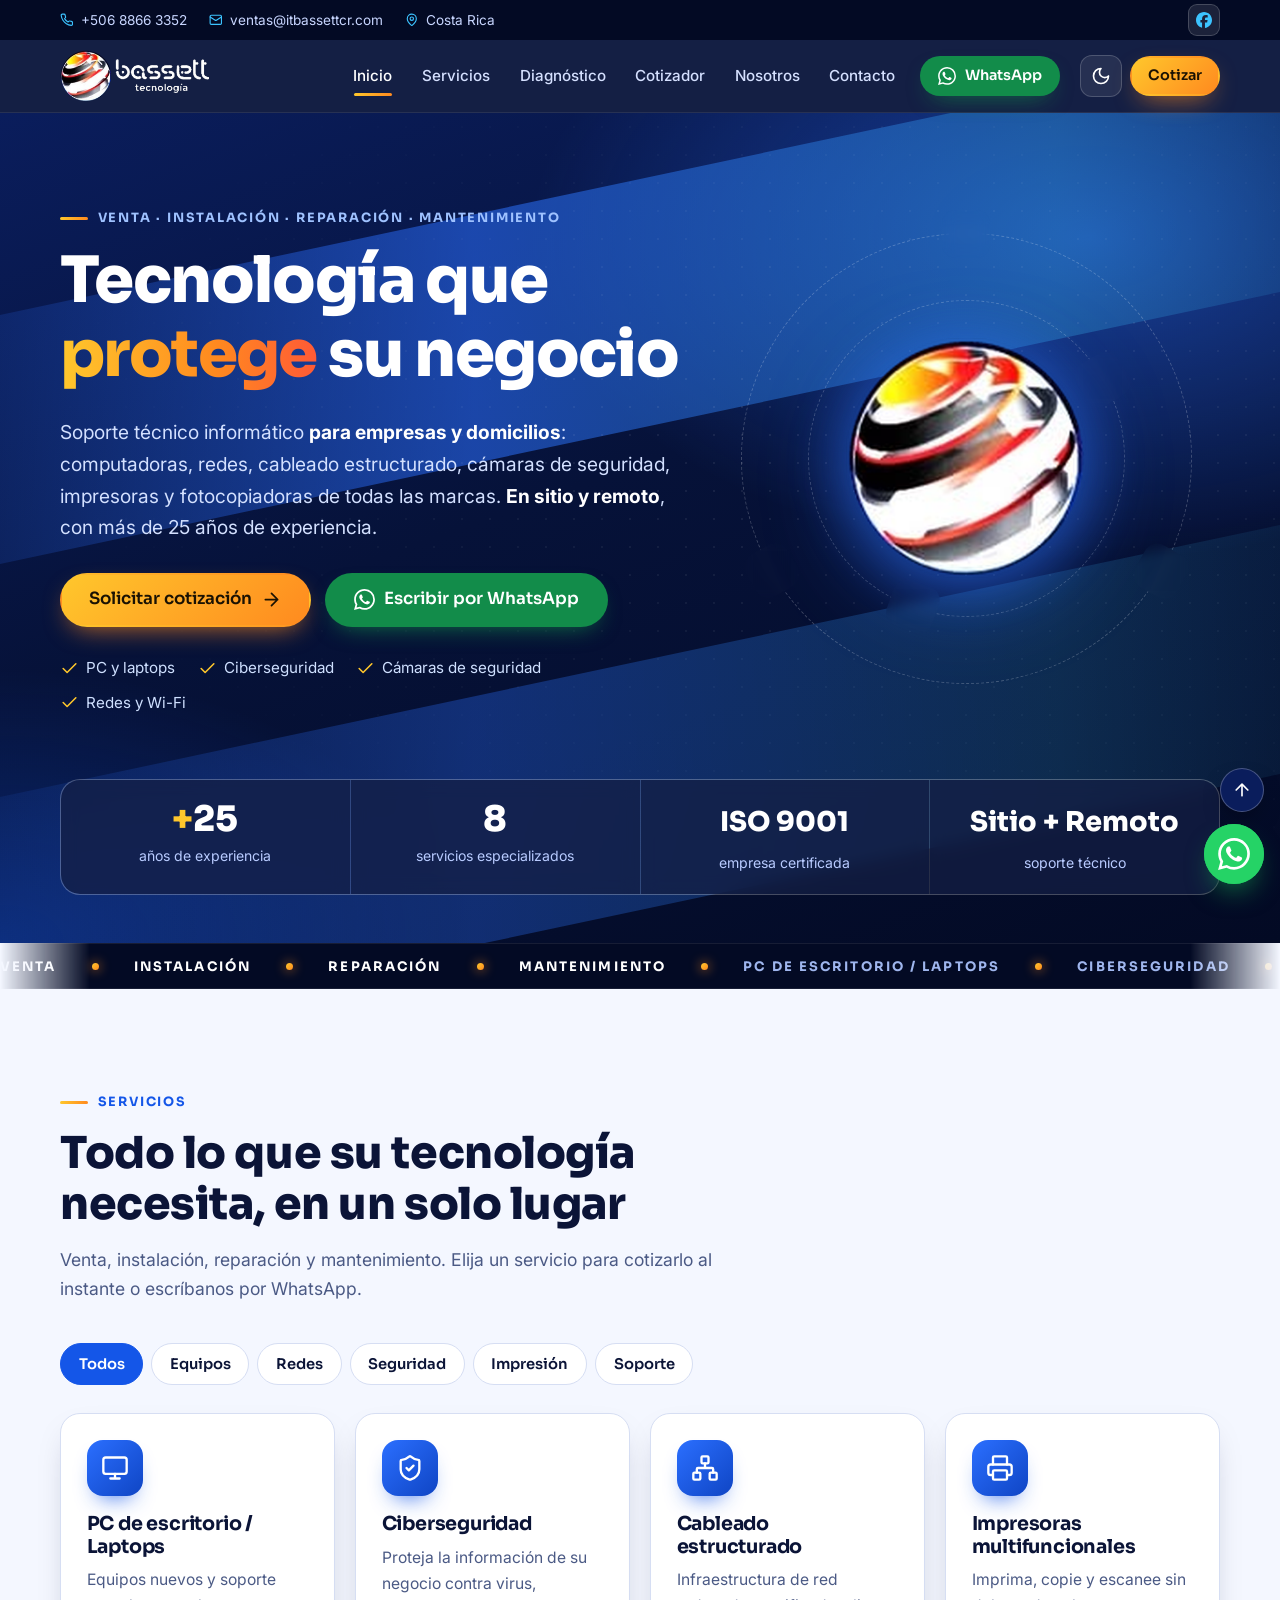
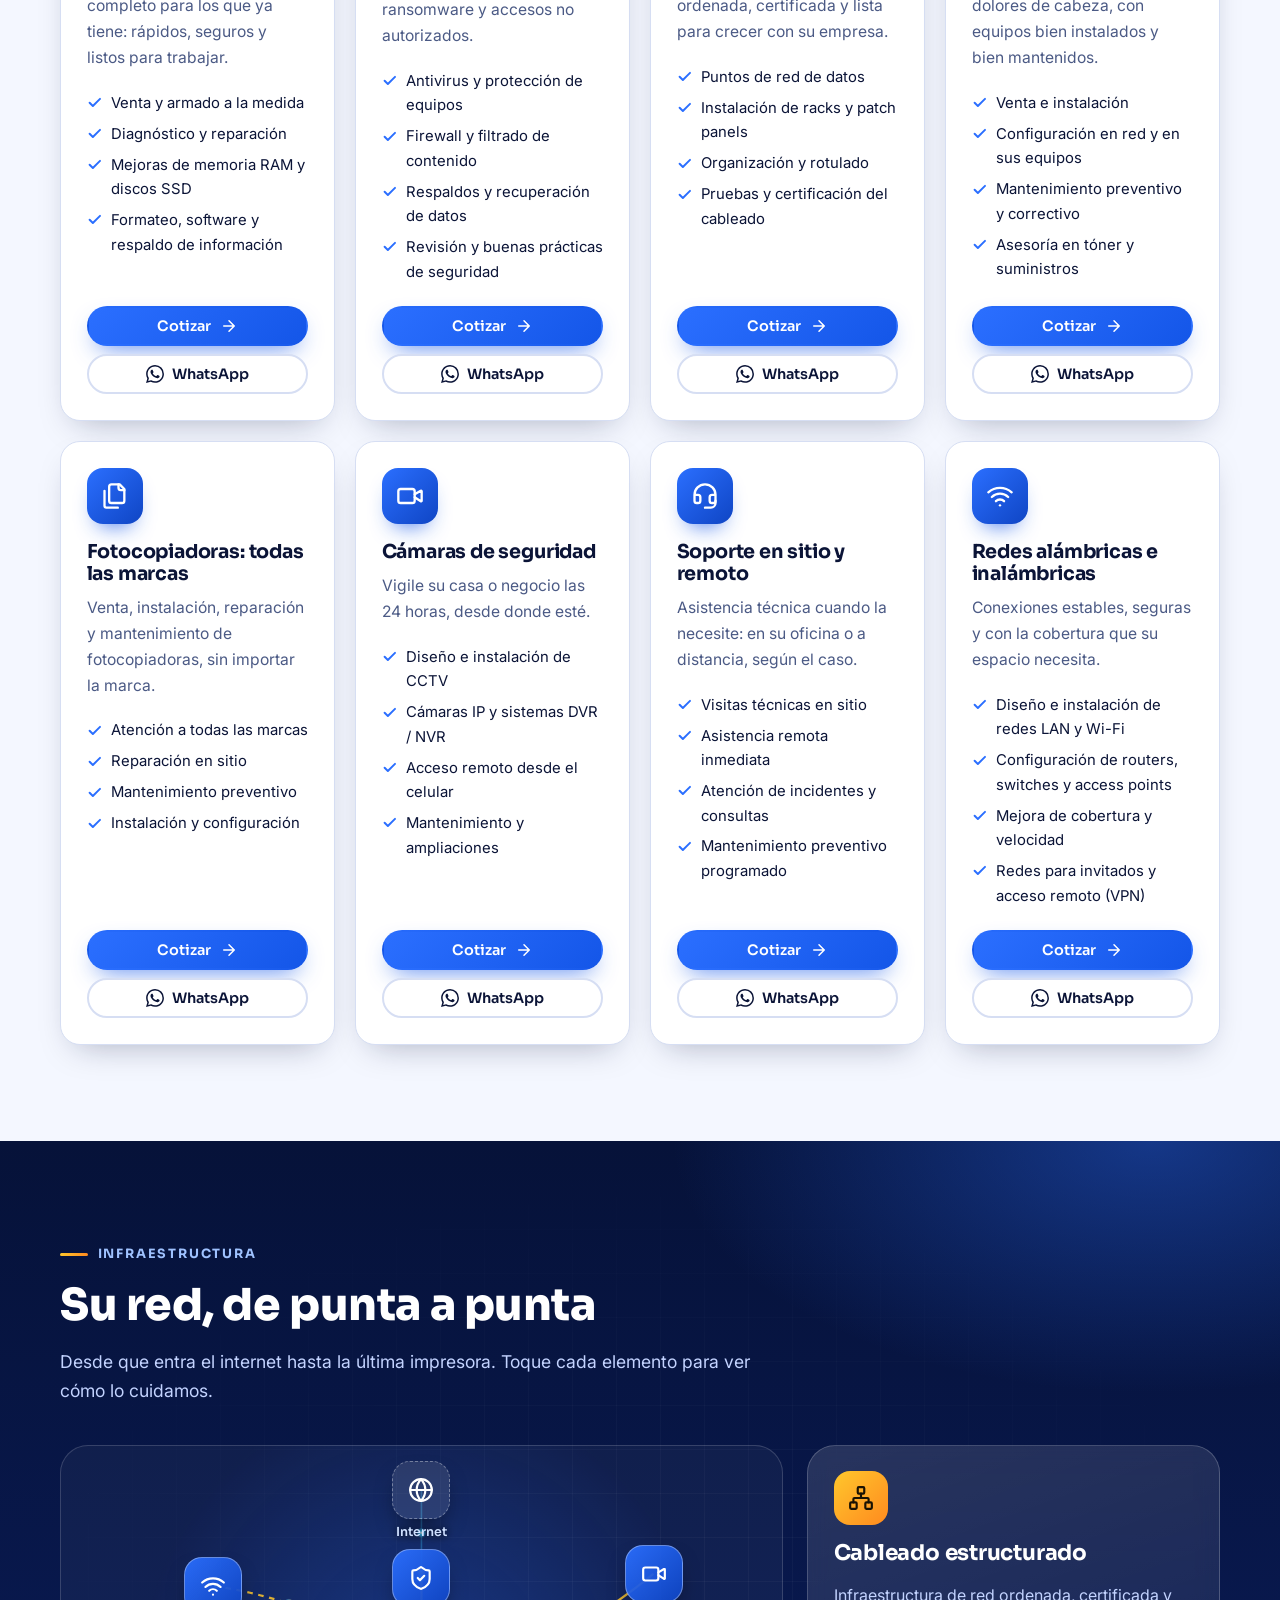
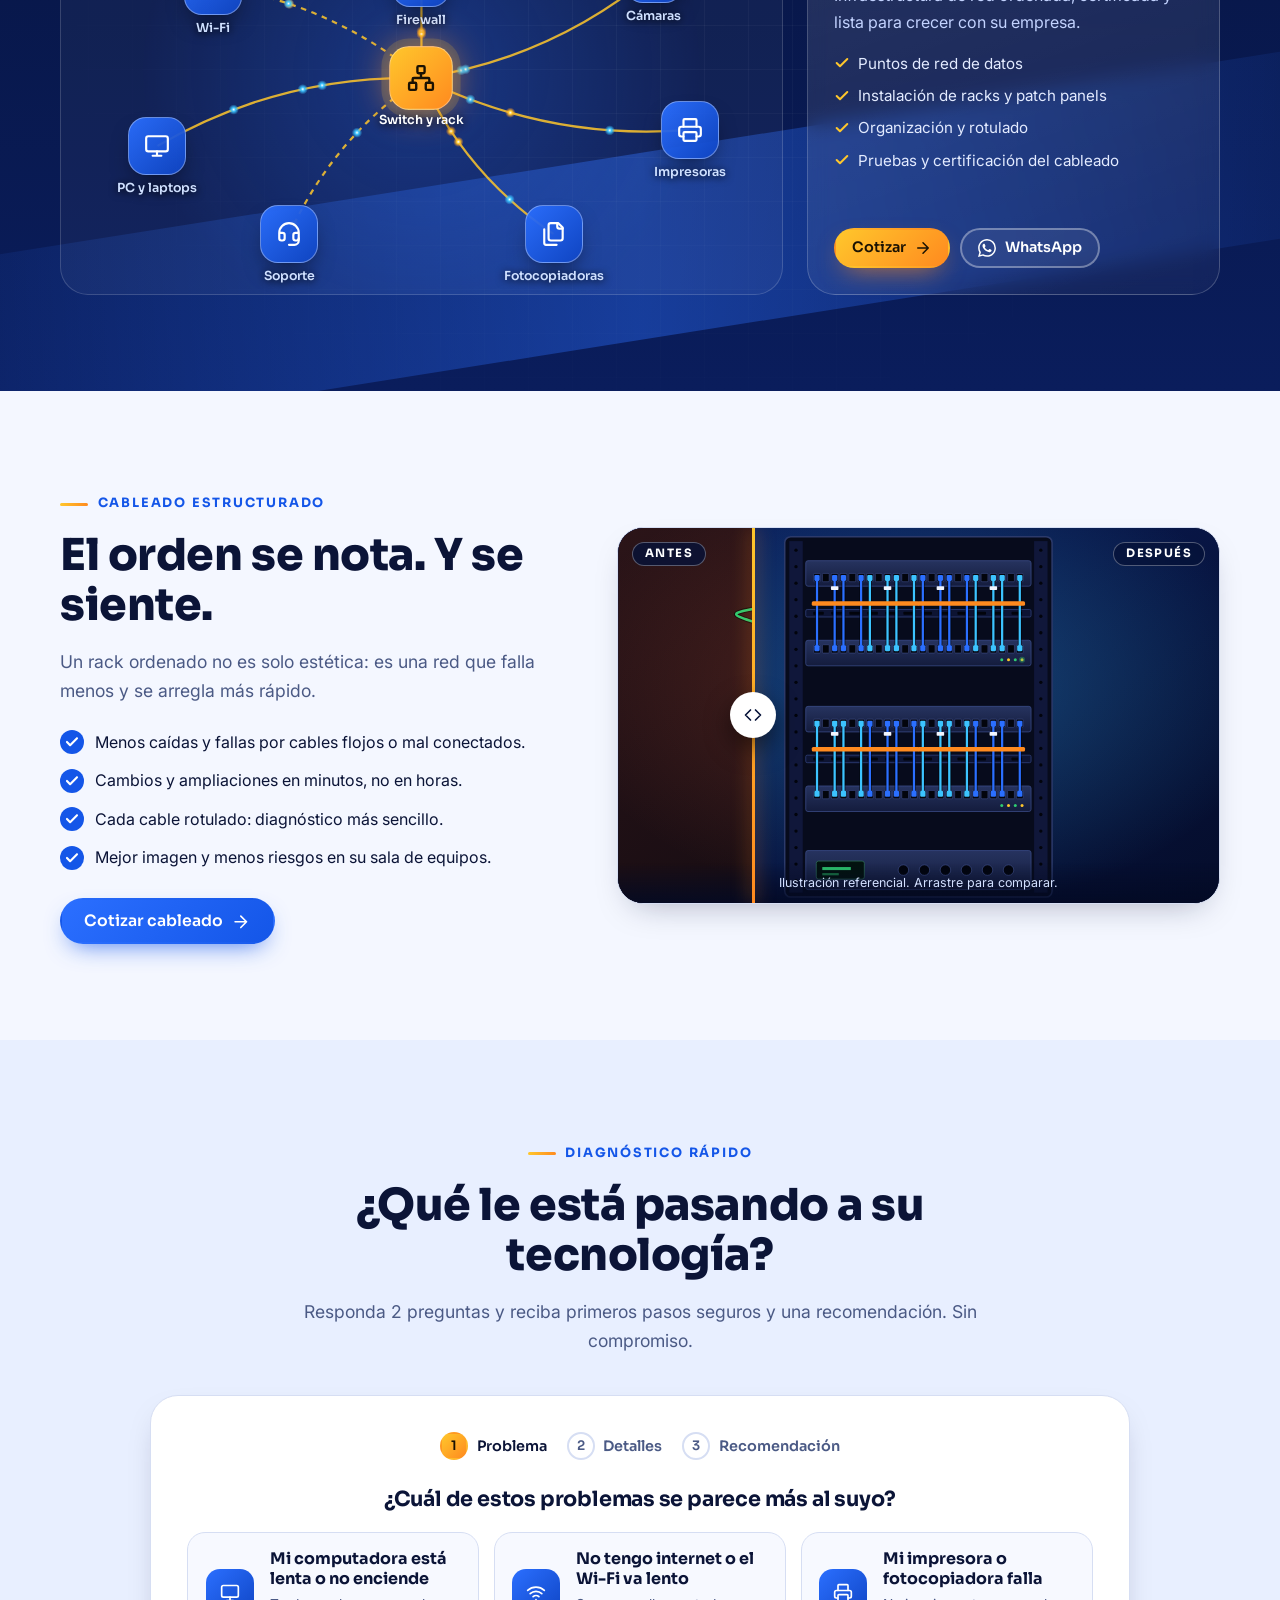
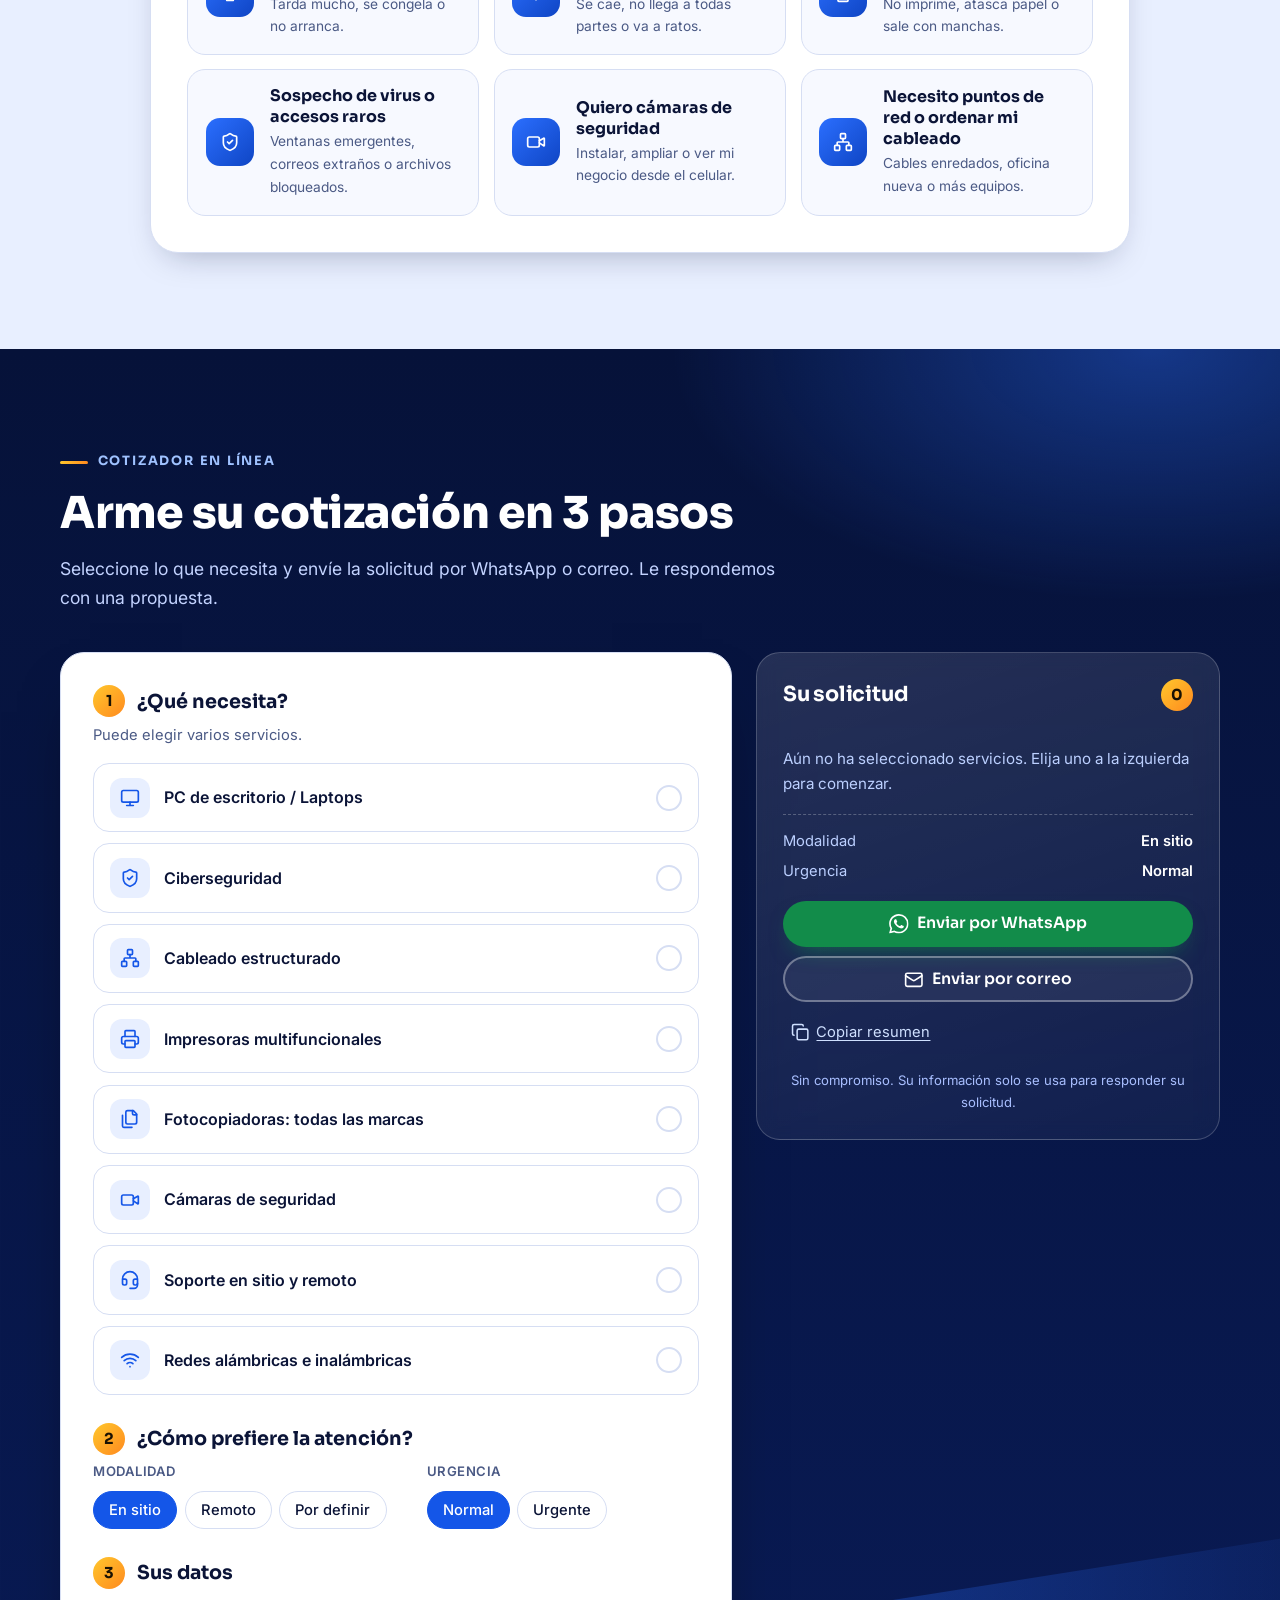
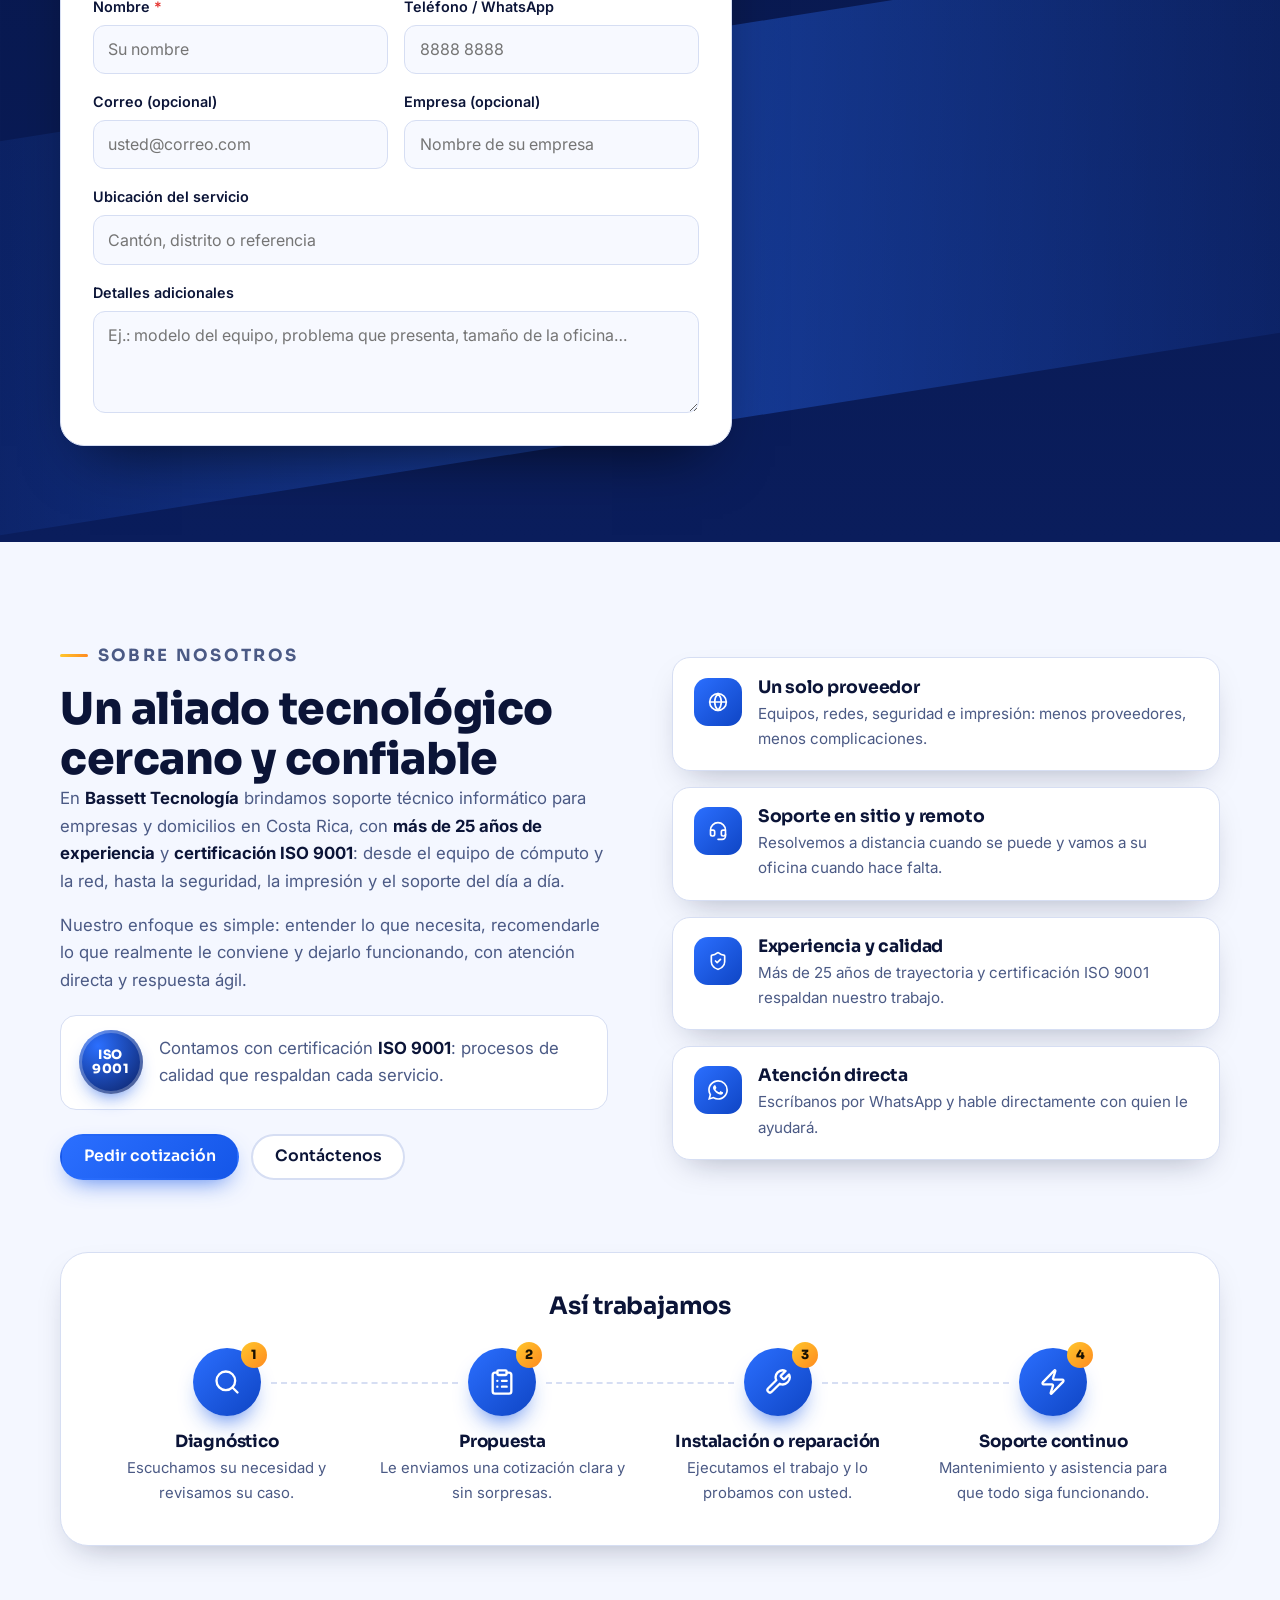
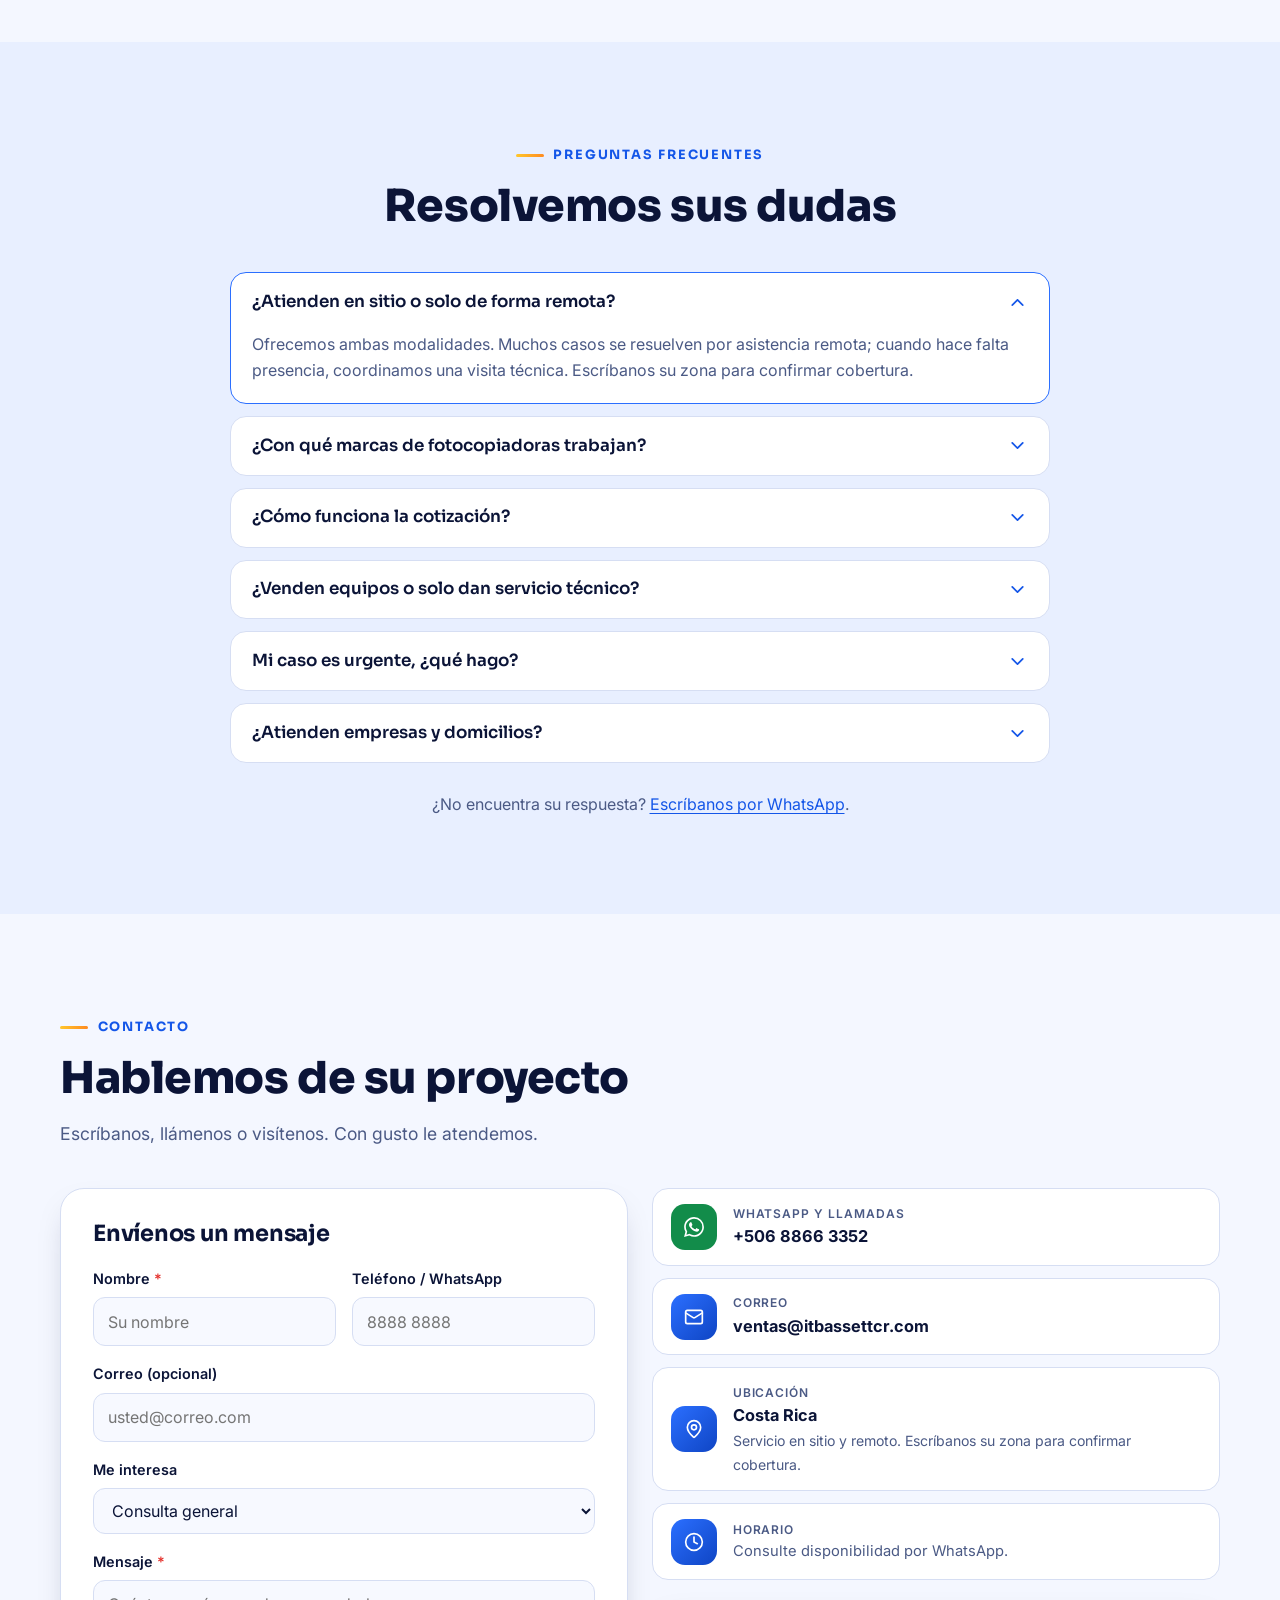
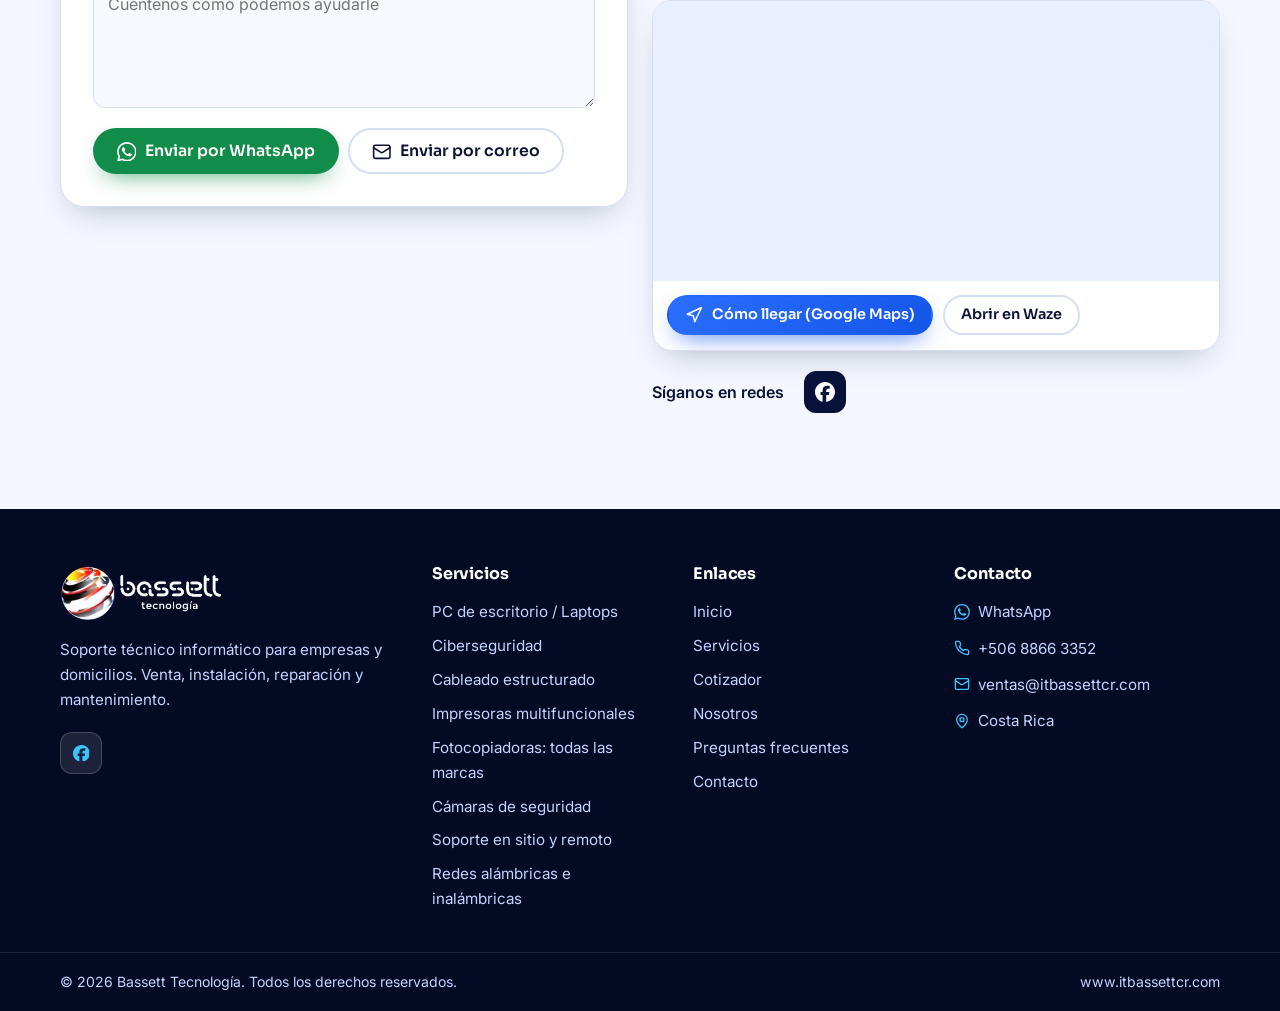
==== commit ecfed2c6: "Add interactive visuals and the /imagenes skill - Hero: animated fiber-optic canvas (light pulses, m" ====
--- a/index.html
+++ b/index.html
@@ -40,6 +40,7 @@
 </head>
 <body>
   <a class="skip" href="#contenido">Saltar al contenido</a>
+  <div class="progress" id="progress" aria-hidden="true"></div>
 
   <!-- ====================== ICONOS (sprite SVG) ====================== -->
   <svg width="0" height="0" style="position:absolute" aria-hidden="true" focusable="false">
@@ -66,6 +67,9 @@
       <symbol id="i-chevron" viewBox="0 0 24 24"><path d="m6 9 6 6 6-6"/></symbol>
       <symbol id="i-send" viewBox="0 0 24 24"><path d="M14.536 21.686a.5.5 0 0 0 .937-.024l6.5-19a.496.496 0 0 0-.635-.635l-19 6.5a.5.5 0 0 0-.024.937l7.93 3.18a2 2 0 0 1 1.112 1.11z"/><path d="m21.854 2.147-10.94 10.939"/></symbol>
       <symbol id="i-copy" viewBox="0 0 24 24"><rect width="14" height="14" x="8" y="8" rx="2" ry="2"/><path d="M4 16c-1.1 0-2-.9-2-2V4c0-1.1.9-2 2-2h10c1.1 0 2 .9 2 2"/></symbol>
+      <symbol id="i-refresh" viewBox="0 0 24 24"><path d="M3 12a9 9 0 1 0 9-9 9.75 9.75 0 0 0-6.74 2.74L3 8"/><path d="M3 3v5h5"/></symbol>
+      <symbol id="i-back" viewBox="0 0 24 24"><path d="m12 19-7-7 7-7M19 12H5"/></symbol>
+      <symbol id="i-lr" viewBox="0 0 24 24"><path d="m9 18-6-6 6-6M15 6l6 6-6 6"/></symbol>
       <symbol id="i-plus" viewBox="0 0 24 24"><path d="M5 12h14M12 5v14"/></symbol>
       <symbol id="i-minus" viewBox="0 0 24 24"><path d="M5 12h14"/></symbol>
       <symbol id="i-search" viewBox="0 0 24 24"><circle cx="11" cy="11" r="8"/><path d="m21 21-4.3-4.3"/></symbol>
@@ -105,9 +109,9 @@
       <nav class="nav" id="nav" aria-label="Principal">
         <a href="#inicio" class="nav__link">Inicio</a>
         <a href="#servicios" class="nav__link">Servicios</a>
+        <a href="#diagnostico" class="nav__link">Diagnóstico</a>
         <a href="#cotizador" class="nav__link">Cotizador</a>
         <a href="#nosotros" class="nav__link">Nosotros</a>
-        <a href="#preguntas" class="nav__link">Preguntas</a>
         <a href="#contacto" class="nav__link">Contacto</a>
         <a class="btn btn--wa btn--sm nav__wa" data-wa target="_blank" rel="noopener"><svg class="icon" aria-hidden="true"><use href="#i-whatsapp"/></svg>WhatsApp</a>
       </nav>
@@ -129,6 +133,7 @@
   <main id="contenido">
     <!-- ====================== HERO ====================== -->
     <section class="hero" id="inicio">
+      <canvas class="hero__canvas" id="hero-canvas" aria-hidden="true"></canvas>
       <div class="hero__grid" aria-hidden="true"></div>
       <div class="container hero__in">
         <div class="hero__copy">
@@ -174,6 +179,9 @@
       </div>
     </section>
 
+    <!-- ====================== MARQUESINA ====================== -->
+    <div class="marquee" aria-hidden="true"><div class="marquee__track" id="marquee"></div></div>
+
     <!-- ====================== SERVICIOS ====================== -->
     <section class="section" id="servicios">
       <div class="container">
@@ -185,6 +193,75 @@
 
         <div class="filters reveal" id="filters" role="group" aria-label="Filtrar servicios por categoría"></div>
         <div class="svc-grid" id="svc-grid"></div>
+      </div>
+    </section>
+
+    <!-- ====================== RED INTERACTIVA ====================== -->
+    <section class="section section--dark section--net" id="red">
+      <div class="container">
+        <header class="section__head section__head--light reveal">
+          <p class="eyebrow eyebrow--light">Infraestructura</p>
+          <h2 class="section__title">Su red, de punta a punta</h2>
+          <p class="section__lead">Desde que entra el internet hasta la última impresora. Toque cada elemento para ver cómo lo cuidamos.</p>
+        </header>
+
+        <div class="net reveal">
+          <div class="net__stage" id="net-stage">
+            <svg class="net__svg" viewBox="0 0 900 560" preserveAspectRatio="xMidYMid meet" aria-hidden="true" focusable="false">
+              <defs>
+                <radialGradient id="pkt-cyan"><stop offset="0" stop-color="#ffffff"/><stop offset=".35" stop-color="#3cc3ff"/><stop offset="1" stop-color="#3cc3ff" stop-opacity="0"/></radialGradient>
+                <radialGradient id="pkt-gold"><stop offset="0" stop-color="#ffffff"/><stop offset=".35" stop-color="#ffc72c"/><stop offset="1" stop-color="#ff8a1f" stop-opacity="0"/></radialGradient>
+              </defs>
+              <g id="net-links"></g>
+              <g id="net-packets"></g>
+            </svg>
+            <div id="net-nodes"></div>
+          </div>
+          <aside class="net__panel" id="net-panel" aria-live="polite" aria-label="Detalle del elemento seleccionado"></aside>
+        </div>
+      </div>
+    </section>
+
+    <!-- ====================== ANTES / DESPUÉS ====================== -->
+    <section class="section" id="cableado">
+      <div class="container">
+        <div class="ba-wrap">
+          <div class="ba-copy reveal">
+            <p class="eyebrow">Cableado estructurado</p>
+            <h2 class="section__title">El orden se nota. Y se siente.</h2>
+            <p class="section__lead">Un rack ordenado no es solo estética: es una red que falla menos y se arregla más rápido.</p>
+            <ul class="ticks">
+              <li><svg class="icon" aria-hidden="true"><use href="#i-check"/></svg>Menos caídas y fallas por cables flojos o mal conectados.</li>
+              <li><svg class="icon" aria-hidden="true"><use href="#i-check"/></svg>Cambios y ampliaciones en minutos, no en horas.</li>
+              <li><svg class="icon" aria-hidden="true"><use href="#i-check"/></svg>Cada cable rotulado: diagnóstico más sencillo.</li>
+              <li><svg class="icon" aria-hidden="true"><use href="#i-check"/></svg>Mejor imagen y menos riesgos en su sala de equipos.</li>
+            </ul>
+            <button type="button" class="btn btn--primary" data-quote="cableado">Cotizar cableado <svg class="icon" aria-hidden="true"><use href="#i-arrow"/></svg></button>
+          </div>
+
+          <figure class="ba reveal" id="ba">
+            <div class="ba__layer ba__layer--after" id="ba-after"></div>
+            <div class="ba__layer ba__layer--before" id="ba-before"></div>
+            <span class="ba__tag ba__tag--before">Antes</span>
+            <span class="ba__tag ba__tag--after">Después</span>
+            <div class="ba__handle" role="slider" tabindex="0" aria-label="Comparar antes y después" aria-valuemin="0" aria-valuemax="100" aria-valuenow="50">
+              <span class="ba__knob"><svg class="icon" aria-hidden="true"><use href="#i-lr"/></svg></span>
+            </div>
+            <figcaption class="ba__cap">Ilustración referencial. Arrastre para comparar.</figcaption>
+          </figure>
+        </div>
+      </div>
+    </section>
+
+    <!-- ====================== DIAGNÓSTICO ====================== -->
+    <section class="section section--alt" id="diagnostico">
+      <div class="container">
+        <header class="section__head section__head--center reveal">
+          <p class="eyebrow">Diagnóstico rápido</p>
+          <h2 class="section__title">¿Qué le está pasando a su tecnología?</h2>
+          <p class="section__lead">Responda 2 preguntas y reciba primeros pasos seguros y una recomendación. Sin compromiso.</p>
+        </header>
+        <div class="diag reveal" id="diag"></div>
       </div>
     </section>
 
@@ -484,6 +561,7 @@
   </noscript>
 
   <script src="assets/js/config.js"></script>
+  <script src="assets/js/visuals.js"></script>
   <script src="assets/js/app.js"></script>
 </body>
 </html>
--- a/assets/css/styles.css
+++ b/assets/css/styles.css
@@ -151,7 +151,7 @@
 .brand img { height: 52px; width: auto; }
 .nav { display: flex; align-items: center; gap: .25rem; margin-left: auto; }
 .nav__link {
-  position: relative; padding: .55rem .85rem; border-radius: 10px;
+  position: relative; padding: .55rem .8rem; border-radius: 10px;
   color: #d5e0ff; font-weight: 500; font-size: .95rem; text-decoration: none; transition: color .2s ease, background .2s ease;
 }
 .nav__link:hover { color: #fff; background: rgba(255, 255, 255, .08); }
@@ -494,7 +494,7 @@
   .process__steps { grid-template-columns: repeat(2, 1fr); gap: 2rem 1.5rem; }
 }
 
-@media (max-width: 980px) {
+@media (max-width: 1100px) {
   .nav-toggle { display: inline-grid; }
   .nav-toggle[aria-expanded="true"] .icon--open { display: none; }
   .nav-toggle[aria-expanded="true"] .icon--close { display: block; }
@@ -510,6 +510,9 @@
   .nav__wa { margin: .5rem 0 0; min-height: 48px; }
   .header__actions { margin-left: auto; }
 
+}
+
+@media (max-width: 980px) {
   .hero__in { grid-template-columns: 1fr; }
   .hero__visual { max-width: 360px; }
   .quote { grid-template-columns: 1fr; }
@@ -542,3 +545,145 @@
   *, *::before, *::after { animation-duration: .001ms !important; animation-iteration-count: 1 !important; transition-duration: .001ms !important; }
   .js .reveal { opacity: 1; transform: none; }
 }
+
+
+/* ==========================================================================
+   v2 — Capas dinámicas: fibra óptica, red interactiva, antes/después,
+   diagnóstico, marquesina, barra de progreso
+   ========================================================================== */
+
+.progress { position: fixed; top: 0; left: 0; right: 0; z-index: 150; height: 3px; pointer-events: none; transform-origin: 0 50%; transform: scaleX(var(--p, 0)); background: linear-gradient(90deg, var(--cyan), var(--yellow), var(--orange)); }
+
+/* ---------- Hero: lienzo de fibra óptica ---------- */
+.hero__canvas { position: absolute; inset: 0; z-index: -1; width: 100%; height: 100%; pointer-events: none; }
+
+/* ---------- Fotos opcionales (ver config.js → imagenes) ---------- */
+.hero.has-img { background-image: linear-gradient(160deg, rgba(10, 29, 92, .86), rgba(3, 10, 36, .94)), var(--hero-img); background-size: cover; background-position: center; }
+.svc__media { aspect-ratio: 16 / 10; margin: -1.6rem -1.6rem 1.25rem; overflow: hidden; background: var(--bg-alt); }
+.svc__media img { width: 100%; height: 100%; object-fit: cover; transition: transform .6s ease; }
+.svc:hover .svc__media img { transform: scale(1.06); }
+.ba__layer img { display: block; width: 100%; height: 100%; object-fit: cover; }
+
+/* ---------- Marquesina ---------- */
+.marquee { overflow: hidden; padding-block: .95rem; background: var(--navy-950); border-block: 1px solid rgba(255, 255, 255, .08); -webkit-mask-image: linear-gradient(90deg, transparent, #000 7%, #000 93%, transparent); mask-image: linear-gradient(90deg, transparent, #000 7%, #000 93%, transparent); }
+.marquee__track { display: flex; width: max-content; animation: marquee 46s linear infinite; }
+.marquee:hover .marquee__track { animation-play-state: paused; }
+.marquee__group { display: flex; flex: none; align-items: center; }
+.marquee__item { display: inline-flex; align-items: center; gap: 2.2rem; padding-right: 2.2rem; font: 700 .82rem/1 var(--font-head); letter-spacing: .16em; text-transform: uppercase; color: #9fb6ee; white-space: nowrap; }
+.marquee__item::after { content: ""; width: 7px; height: 7px; border-radius: 50%; background: linear-gradient(135deg, var(--yellow), var(--orange)); box-shadow: 0 0 12px var(--orange); }
+.marquee__item:nth-child(-n+4) { color: #fff; }
+@keyframes marquee { to { transform: translateX(-50%); } }
+
+/* ---------- Servicios: foco de luz con el cursor ---------- */
+.svc { position: relative; overflow: hidden; }
+.svc::before { content: ""; position: absolute; inset: 0; pointer-events: none; opacity: 0; transition: opacity .25s ease; background: radial-gradient(340px circle at var(--mx, 50%) var(--my, 0%), rgba(43, 111, 255, .18), transparent 62%); }
+.svc:hover::before { opacity: 1; }
+
+/* ---------- Red interactiva ---------- */
+.section--net::after { content: ""; position: absolute; inset: 0; z-index: -1; pointer-events: none; background-image: linear-gradient(rgba(255, 255, 255, .045) 1px, transparent 1px), linear-gradient(90deg, rgba(255, 255, 255, .045) 1px, transparent 1px); background-size: 44px 44px; -webkit-mask-image: radial-gradient(ellipse at 50% 55%, #000, transparent 72%); mask-image: radial-gradient(ellipse at 50% 55%, #000, transparent 72%); }
+.net { display: grid; grid-template-columns: minmax(0, 1.75fr) minmax(0, 1fr); gap: 1.5rem; align-items: stretch; }
+.net__stage { position: relative; aspect-ratio: 900 / 560; border-radius: 28px; overflow: hidden; background: radial-gradient(circle at 50% 50%, rgba(43, 111, 255, .28), transparent 66%), rgba(255, 255, 255, .04); border: 1px solid rgba(255, 255, 255, .16); }
+.net__svg { position: absolute; inset: 0; width: 100%; height: 100%; }
+.net__link { fill: none; stroke: rgba(60, 195, 255, .32); stroke-width: 2; transition: stroke .3s ease, stroke-width .3s ease; }
+.net__link.is-dashed { stroke-dasharray: 7 7; }
+.net__link.is-on { stroke: rgba(255, 199, 44, .85); stroke-width: 2.8; }
+.node { position: absolute; z-index: 2; transform: translate(-50%, -50%); display: grid; place-items: center; padding: 0; color: #fff; background: none; border: 0; cursor: pointer; }
+.node__icon { position: relative; display: grid; place-items: center; width: 58px; height: 58px; border-radius: 18px; background: linear-gradient(135deg, rgba(43, 111, 255, .95), rgba(15, 69, 196, .95)); border: 1px solid rgba(255, 255, 255, .35); box-shadow: 0 12px 24px -10px rgba(0, 0, 0, .7); transition: transform .2s ease, background .25s ease, box-shadow .25s ease; }
+.node__icon .icon { width: 26px; height: 26px; }
+.node:hover .node__icon { transform: scale(1.1); }
+.node:focus-visible { outline: none; }
+.node:focus-visible .node__icon { outline: 3px solid var(--cyan); outline-offset: 3px; }
+.node.is-active .node__icon { color: #1a1203; background: linear-gradient(135deg, var(--yellow), var(--orange)); box-shadow: 0 0 0 7px rgba(255, 199, 44, .16), 0 0 34px rgba(255, 138, 31, .65); transform: scale(1.1); }
+.node__label { position: absolute; top: calc(100% + 6px); left: 50%; transform: translateX(-50%); font: 600 .78rem/1.2 var(--font-head); color: #cfe0ff; white-space: nowrap; text-shadow: 0 1px 8px #000; }
+.node.is-active .node__label { color: #fff; }
+.node--info { cursor: default; }
+.node--info .node__icon { background: rgba(255, 255, 255, .1); border-style: dashed; }
+.net__panel { display: flex; flex-direction: column; gap: 1rem; padding: 1.6rem; color: #fff; border-radius: 28px; background: linear-gradient(160deg, rgba(255, 255, 255, .13), rgba(255, 255, 255, .04)); border: 1px solid rgba(255, 255, 255, .2); backdrop-filter: blur(10px); -webkit-backdrop-filter: blur(10px); }
+.net__panel > * { animation: fadeUp .35s ease both; }
+.net__panel-icon { display: grid; place-items: center; width: 54px; height: 54px; color: #1a1203; border-radius: 16px; background: linear-gradient(135deg, var(--yellow), var(--orange)); }
+.net__panel-icon .icon { width: 26px; height: 26px; }
+.net__panel h3 { font-size: 1.35rem; }
+.net__panel p { margin: 0; color: #c3d3ff; }
+.net__panel ul { display: grid; gap: .45rem; font-size: .95rem; }
+.net__panel li { display: flex; gap: .55rem; align-items: flex-start; color: #e3ebff; }
+.net__panel li .icon { width: 1.05em; height: 1.05em; margin-top: .3em; color: var(--yellow); stroke-width: 3; }
+.net__actions { display: flex; flex-wrap: wrap; gap: .6rem; margin-top: auto; }
+@keyframes fadeUp { from { opacity: 0; transform: translateY(10px); } to { opacity: 1; transform: none; } }
+
+/* ---------- Antes / después ---------- */
+.ba-wrap { display: grid; grid-template-columns: minmax(0, .9fr) minmax(0, 1.1fr); gap: clamp(2rem, 5vw, 4rem); align-items: center; }
+.ba-copy .section__lead { margin-bottom: 1.5rem; }
+.ticks { display: grid; gap: .75rem; margin-bottom: 1.75rem; }
+.ticks li { display: flex; gap: .7rem; align-items: flex-start; color: var(--text); }
+.ticks .icon { flex: none; width: 1.5em; height: 1.5em; padding: .28em; margin-top: .1em; color: #fff; stroke-width: 3.4; border-radius: 50%; background: var(--blue-600); }
+.ba { position: relative; margin: 0; aspect-ratio: 16 / 10; overflow: hidden; border-radius: 26px; border: 1px solid var(--border); box-shadow: var(--shadow); background: #050d2b; cursor: ew-resize; user-select: none; -webkit-user-select: none; touch-action: pan-y; }
+.ba__layer { position: absolute; inset: 0; }
+.ba__layer svg { display: block; width: 100%; height: 100%; }
+.ba__layer--before { clip-path: inset(0 calc(100% - var(--pos, 50%)) 0 0); }
+.ba__tag { position: absolute; top: 14px; padding: .35rem .75rem; font: 700 .72rem/1 var(--font-head); letter-spacing: .12em; text-transform: uppercase; color: #fff; border: 1px solid rgba(255, 255, 255, .3); border-radius: 999px; background: rgba(6, 18, 57, .78); backdrop-filter: blur(4px); -webkit-backdrop-filter: blur(4px); pointer-events: none; }
+.ba__tag--before { left: 14px; }
+.ba__tag--after { right: 14px; }
+.ba__handle { position: absolute; top: 0; bottom: 0; left: var(--pos, 50%); z-index: 3; display: grid; place-items: center; width: 48px; margin-left: -24px; cursor: ew-resize; }
+.ba__handle::before { content: ""; position: absolute; top: 0; bottom: 0; left: 50%; width: 3px; margin-left: -1.5px; background: linear-gradient(180deg, var(--yellow), var(--orange)); box-shadow: 0 0 18px rgba(255, 138, 31, .8); }
+.ba__knob { position: relative; display: grid; place-items: center; width: 46px; height: 46px; color: var(--navy-900); border-radius: 50%; background: #fff; box-shadow: 0 10px 24px rgba(0, 0, 0, .5); transition: transform .2s ease; }
+.ba__handle:hover .ba__knob, .ba:active .ba__knob { transform: scale(1.1); }
+.ba__handle:focus-visible { outline: none; }
+.ba__handle:focus-visible .ba__knob { outline: 3px solid var(--cyan); outline-offset: 3px; }
+.ba__cap { position: absolute; left: 0; right: 0; bottom: 0; z-index: 2; padding: .6rem 1rem; font-size: .78rem; text-align: center; color: #d3e0ff; background: linear-gradient(0deg, rgba(3, 10, 36, .85), transparent); pointer-events: none; }
+
+/* ---------- Diagnóstico ---------- */
+.diag { max-width: 980px; margin-inline: auto; padding: clamp(1.25rem, 3vw, 2.25rem); border-radius: 28px; background: var(--surface); border: 1px solid var(--border); box-shadow: var(--shadow); }
+.diag__steps { display: flex; flex-wrap: wrap; justify-content: center; gap: .5rem 1.25rem; margin-bottom: 1.75rem; padding: 0; counter-reset: ds; }
+.diag__step { display: inline-flex; align-items: center; gap: .55rem; font: 600 .9rem/1 var(--font-head); color: var(--muted); counter-increment: ds; }
+.diag__step::before { content: counter(ds); display: grid; place-items: center; width: 28px; height: 28px; font-size: .82rem; border-radius: 50%; border: 2px solid var(--border); background: var(--surface); }
+.diag__step.is-on { color: var(--text); }
+.diag__step.is-on::before { color: #1a1203; border-color: transparent; background: linear-gradient(135deg, var(--yellow), var(--orange)); }
+.diag__step.is-done::before { content: "✓"; color: #fff; border-color: transparent; background: var(--blue-600); }
+.diag__body { animation: fadeUp .4s ease both; }
+.diag__q { margin-bottom: 1.25rem; font-size: 1.3rem; text-align: center; }
+.issues { display: grid; grid-template-columns: repeat(auto-fit, minmax(280px, 1fr)); gap: .9rem; }
+.issue { display: flex; align-items: center; gap: 1rem; padding: 1rem 1.1rem; text-align: left; color: var(--text); background: var(--input); border: 1.5px solid var(--border); border-radius: 18px; cursor: pointer; transition: transform .2s ease, border-color .2s ease, box-shadow .2s ease; }
+.issue:hover { transform: translateY(-3px); border-color: var(--blue-500); box-shadow: var(--shadow); }
+.issue__icon { display: grid; place-items: center; flex: none; width: 48px; height: 48px; color: #fff; border-radius: 14px; background: linear-gradient(135deg, var(--blue-500), var(--blue-700)); }
+.issue strong { display: block; font: 700 1rem/1.3 var(--font-head); }
+.issue small { display: block; margin-top: .15rem; font-size: .86rem; color: var(--muted); }
+.diag__ctx { display: grid; gap: 1.5rem; justify-items: center; }
+.diag__nav { display: flex; flex-wrap: wrap; justify-content: center; gap: .6rem; margin-top: 1.5rem; }
+.diag__result { display: grid; grid-template-columns: minmax(0, 1.2fr) minmax(0, 1fr); gap: 1.25rem; align-items: start; }
+.diag__tips h3, .diag__rec h3 { margin-bottom: .9rem; font-size: 1.15rem; }
+.tips { display: grid; gap: .7rem; counter-reset: tip; }
+.tips li { position: relative; padding: .75rem .9rem .75rem 3rem; counter-increment: tip; background: var(--input); border: 1px solid var(--border); border-radius: 14px; }
+.tips li::before { content: counter(tip); position: absolute; left: .8rem; top: .7rem; display: grid; place-items: center; width: 1.7rem; height: 1.7rem; font: 800 .85rem/1 var(--font-head); color: #fff; border-radius: 50%; background: var(--blue-600); }
+.diag__note { margin: .9rem 0 0; font-size: .88rem; color: var(--muted); }
+.diag__rec { display: grid; gap: .9rem; padding: 1.4rem; color: #fff; border-radius: 22px; background: linear-gradient(160deg, var(--navy-800), var(--navy-900)); border: 1px solid rgba(255, 255, 255, .15); }
+.diag__rec p { margin: 0; color: #c3d3ff; }
+.diag__rec-head { display: flex; align-items: center; gap: .9rem; }
+.diag__rec-head .net__panel-icon { flex: none; }
+.diag__rec-head small { display: block; font-size: .8rem; color: #9fc2ff; }
+.diag__rec-head strong { font: 700 1.1rem/1.25 var(--font-head); }
+.pill { display: inline-block; justify-self: start; align-self: start; padding: .3rem .7rem; font: 700 .75rem/1 var(--font-head); letter-spacing: .06em; text-transform: uppercase; color: #1a1203; border-radius: 999px; background: linear-gradient(135deg, var(--yellow), var(--orange)); }
+.diag__rec .summary__actions .btn--ghost { color: #fff; }
+.diag .seg { justify-content: center; }
+.diag .qgroup { justify-items: center; }
+
+@media (max-width: 980px) {
+  .net { grid-template-columns: 1fr; }
+  .ba-wrap { grid-template-columns: 1fr; }
+  .diag__result { grid-template-columns: 1fr; }
+}
+
+@media (max-width: 720px) {
+  .node__icon { width: 42px; height: 42px; border-radius: 13px; }
+  .node__icon .icon { width: 20px; height: 20px; }
+  .node__label { display: none; }
+  .net__stage { border-radius: 20px; }
+  .net__panel { padding: 1.25rem; border-radius: 22px; }
+  .issues { grid-template-columns: 1fr; }
+  .diag__step span { display: none; }
+}
+
+@media (prefers-reduced-motion: reduce) {
+  .marquee__track { animation: none; }
+  .marquee { overflow-x: auto; }
+  .progress { transition: none; }
+}
